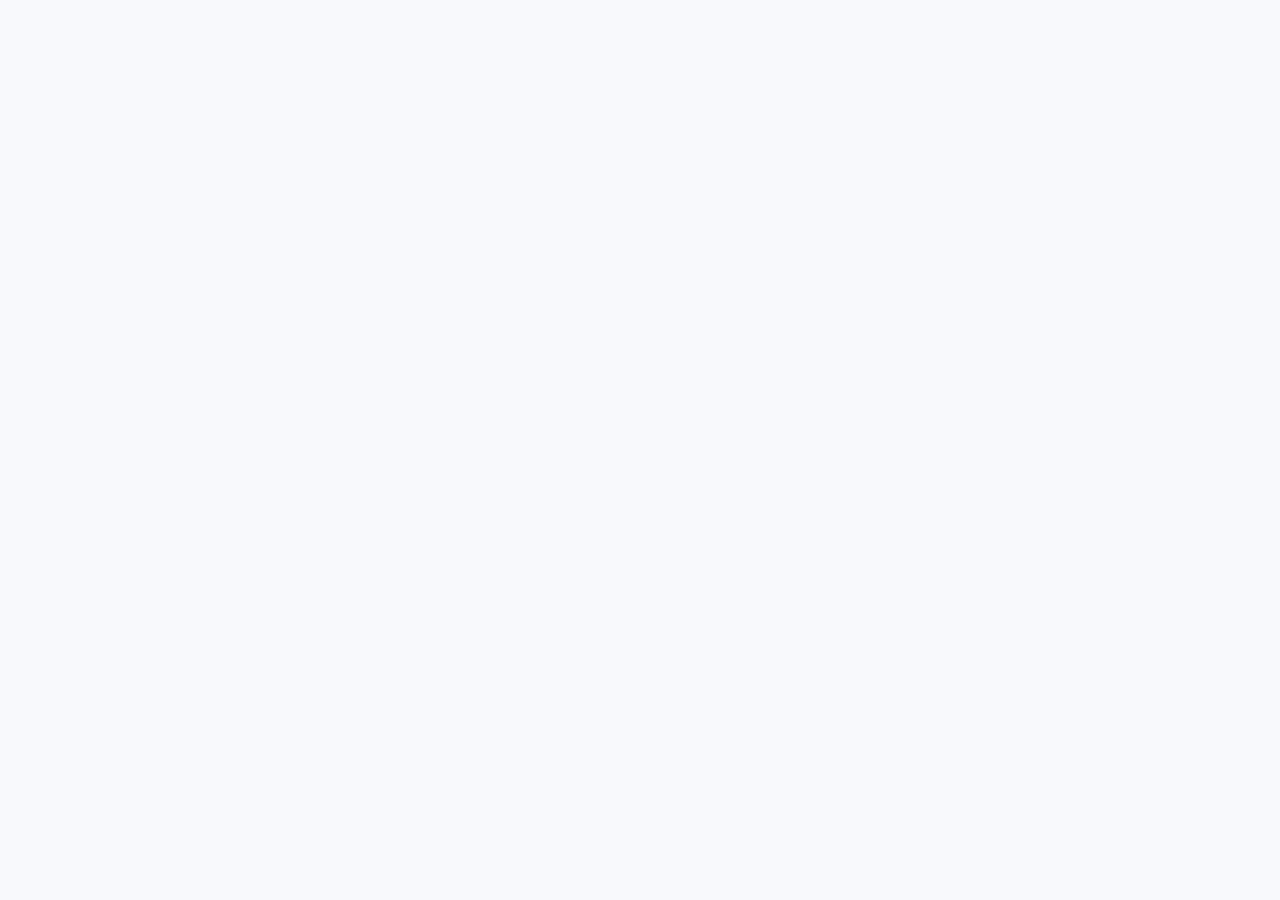
==== project.html @ 8f6b97d5 "Test plus foto and reviev" ====
<!DOCTYPE html>
<html lang="en">
  <head>
    <meta charset="UTF-8" />
    <meta http-equiv="X-UA-Compatible" content="IE=edge" />
    <meta name="viewport" content="width=device-width, initial-scale=1.0" />
    <title>Portfolio</title>
    <link rel="preconnect" href="https://fonts.googleapis.com" />
    <link rel="preconnect" href="https://fonts.gstatic.com" crossorigin />
    <link
      href="https://fonts.googleapis.com/css2?family=Raleway:wght@800&family=Roboto:wght@400;500;700&display=swap"
      rel="stylesheet"
    />
    <link
      rel="stylesheet"
      href="https://cdnjs.cloudflare.com/ajax/libs/modern-normalize/2.0.0/modern-normalize.min.css"
      integrity="sha512-4xo8blKMVCiXpTaLzQSLSw3KFOVPWhm/TRtuPVc4WG6kUgjH6J03IBuG7JZPkcWMxJ5huwaBpOpnwYElP/m6wg=="
      crossorigin="anonymous"
      referrerpolicy="no-referrer"
    />
    <link rel="stylesheet" href="./css/styles.css" />
  </head>
</html>
---- css/styles.css ----
:root {
  --first-title-color: #434455;
  --second-title-color: #2e2f42;
}

body {
  font-family: "Raleway", sans-serif;
  color: #2e2f42; /* Изменено на темно-серый цвет текста */
  background-color: #f8f9fc; /* Изменено на светло-серый фон */
}

/* Скидання стилів */
p,
h1,
h2,
h3,
h4,
h5,
h6 {
  margin: 0;
}

ul {
  margin: 0;
  padding: 0;
}

img {
  display: block;
}

.btn {
  font-family: "Roboto";
  font-style: normal;
  font-weight: 500;
  font-size: 16px;
  line-height: 1.5;
  display: flex;
  align-items: center;
  text-align: center;
  letter-spacing: 0.04em;
  cursor: pointer;
}

.header-link:hover,
.header-link:focus {
  color: #5b7742;
}
.btn:hover,
.btn-link:focus {
  background-color: #5b7742;
  color: #ffffff;
}

.item-text {
  font-weight: 400;
  /* font-size: 16px; */
  font-size: 20px;
  line-height: 1.5;
  letter-spacing: 0.02em;
  color: #2e2f42; /* Изменено на темно-серый цвет текста */
  transition: color 250ms cubic-bezier(0.4, 0, 0.2, 1);
}
.item-text:hover {
  color: #5b7742;
}
.item-text:focus {
  color: #5b7742;
}

.section-text {
  font-weight: 700;
  font-size: 36px;
  line-height: 1.11;
  text-align: center;
  letter-spacing: 0.02em;
  text-transform: capitalize;
}
.strategy-item-title {
  font-weight: 500;
  font-size: 20px;
  line-height: 1.2;
  letter-spacing: 0.02em;
  color: #2e2f42;
}
.list {
  list-style: none;
}

.link {
  text-decoration: none;
}

.visually-hidden {
  position: absolute;
  width: 1px;
  height: 1px;
  margin: -1px;
  border: 0;
  padding: 0;
  white-space: nowrap;
  clip-path: inset(100%);
  clip: rect(0 0 0 0);
  overflow: hidden;
}

/* контейнер */
.container {
  width: 1158px;
  padding-left: 15px;
  padding-right: 15px;
  /* центрування */
  margin: 0 auto;
  /* outline: 2px solid red; */
}

/*----------HEADER----------*/
.header {
  background: #ffffff;
  /* padding-top: 24px;
  padding-bottom: 24px; */
  border-bottom: 1px solid #e7e9fc;
  box-shadow: 0px 2px 1px rgba(46, 47, 66, 0.08),
    0px 1px 1px rgba(46, 47, 66, 0.16), 0px 1px 6px rgba(46, 47, 66, 0.08);
}
.header-link {
  font-weight: 500;
  font-size: 20px;
  line-height: 1.5;
  letter-spacing: 0.02em;
  color: #2e2f42;
}
.header-list {
  display: flex;
  gap: 40px;
}

.header-navigation {
  display: flex;
  align-items: center;
}

.header-container {
  display: flex;
  align-items: center;
}

.header-logo {
  margin-right: 76px;
}

.header-logo {
  font-family: "Raleway", sans-serif;
  font-style: normal;
  font-weight: 800;
  font-size: 28px;
  line-height: 1.17;
  display: flex;
  align-items: center;
  letter-spacing: 0.03em;
  text-transform: uppercase;
  color: #5b7742; /* Изменено на синий цвет */
}

.header-logo-web {
  font-family: "Raleway";
  font-style: normal;
  font-weight: 800;
  font-size: 28px;
  line-height: 1.17;
  display: flex;
  align-items: center;
  letter-spacing: 0.03em;
  text-transform: uppercase;
  color: #2e2f42;
}

.header-address {
  font-style: normal;
  font-weight: 400;
  font-size: 16px;
  line-height: 1.5;
  letter-spacing: 0.02em;
  color: #434455;
  margin-left: auto;
}

.header-link {
  display: block;
  padding-top: 24px;
  padding-bottom: 24px;
  position: relative;

  font-weight: 500;

  line-height: 1.5;
  letter-spacing: 0.02em;
  position: relative;
  transition: color 250ms cubic-bezier(0.4, 0, 0.2, 1);
}

/* .header-item {
  font-size: 24px;
} */

.header-line {
  color: #5b7742;
}

.header-link::after {
  content: "";
  position: absolute;
  left: 0;
  bottom: -1px;
  width: 0;
  height: 4px;
  background-color: #5b7742; /* Изменено на синий цвет */
  transition: width 0.3s ease-in-out; /* Добавлено плавное изменение ширины */
}

.header-link.ac {
}

a.header-link {
  font-weight: 500;
}

.header-link:hover::after,
.header-link:focus::after {
  width: 100%; /* Изменено на расширение на 100% при наведении и фокусе */
}

/* -------------- main -------------- */

.text-ua {
  font-family: "Roboto";
  font-style: normal;
  font-weight: 400;
  font-size: 30px;
  line-height: 1.5;
  letter-spacing: 0.02em;
  margin-bottom: 24px;
}

.gallery-btn {
  font-family: "Roboto", sans-serif;
  color: #5b7742;
}
.galery-text {
  color: var(--first-title-color);
}

.gellery {
  padding-top: 16px;
  /* padding-bottom: 120px; */
}
.gallery-list {
  /* padding-bottom: 72px; */
  display: flex;
  align-items: center;
  justify-content: center;
  gap: 24px;
  margin-bottom: 72px;
}

.gallery-item {
  /* margin-bottom: 8px; */
}
.gallery-btn {
  color: #5b7742;
  background-color: #f4f4fd;
  padding: 12px 24px 12px;
  border: 1px solid #e7e9fc;
  border-radius: 4px;
  transition: color 250ms cubic-bezier(0.4, 0, 0.2, 1),
    background-color 250ms cubic-bezier(0.4, 0, 0.2, 1),
    border-color 250ms cubic-bezier(0.4, 0, 0.2, 1),
    box-shadow 250ms cubic-bezier(0.4, 0, 0.2, 1);
}

.gallery-btn:hover {
  border: 1px solid transparent;
  box-shadow: 0px 3px 1px rgba(0, 0, 0, 0.1), 0px 2px 1px rgba(0, 0, 0, 0.08),
    0px 2px 2px rgba(0, 0, 0, 0.12);
}
.gallery-btn:focus {
  background-color: #5b7742;
  color: #ffffff;
  border: 1px solid transparent;
  box-shadow: 0px 3px 1px rgba(0, 0, 0, 0.1), 0px 2px 1px rgba(0, 0, 0, 0.08),
    0px 2px 2px rgba(0, 0, 0, 0.12);
}

.gallery-link-link {
  display: block;
  transition: box-shadow 250ms cubic-bezier(0.4, 0, 0.2, 1);
}
.gallery-link-link:hover {
  box-shadow: 0px 1px 6px rgba(46, 47, 66, 0.08),
    0px 1px 1px rgba(46, 47, 66, 0.16), 0px 2px 1px rgba(46, 47, 66, 0.08);
}
.gallery-link-link:focus {
  box-shadow: 0px 1px 6px rgba(46, 47, 66, 0.08),
    0px 1px 1px rgba(46, 47, 66, 0.16), 0px 2px 1px rgba(46, 47, 66, 0.08);
  transform: translateY(0%);
}
.gallery-link-link:hover .gallery-foto-cover,
.gallery-link-link:focus .gallery-foto-cover {
  transform: translateY(0%);
}
.gallery-foto-list {
  display: flex;
  flex-wrap: wrap; /* Добавлено свойство flex-wrap */
  gap: 48px 24px;
}

.gallery-foto-item {
  width: calc(
    (100% - 48px) / 2
  ); /* Установка ширины элементов в 50% с учетом промежутков */
  max-width: calc((100% - 48px) / 2); /* Установка максимальной ширины */
  margin-bottom: 48px; /* Добавлено для создания промежутков между рядами */
}

.gallery-foto-item:hover .gallery-foto-cover {
  transform: translateY(0);
}
.gallery-foto-item:focus .gallery-foto-cover {
  transform: translateY(0);
}
.gallery-item-title {
  font-family: "Roboto";
  font-style: normal;
  font-weight: 500;
  font-size: 32px;
  line-height: 1.2;
  letter-spacing: 0.02em;
  color: #2e2f42;
  margin-bottom: 8px;
  /* margin-top: 32px; */
  display: flex;
  flex-wrap: wrap;
}
.gallery-title-text {
  font-family: "Roboto";
  font-style: normal;
  font-weight: 400;
  font-size: 30px;
  line-height: 1.5;
  letter-spacing: 0.02em;
  color: #434455;
  display: flex;
  flex-wrap: wrap;
}
.gallery-foto-container {
  padding: 32px 16px;
  border: 5px solid #5b7742;
  border-top: none;
  /* margin-bottom: 8px; */
}

.gallery-cover-wrap {
  position: relative;
  overflow: hidden;
  display: flex; /* Добавлено */
  justify-content: center; /* Добавлено */
  align-items: center; /* Добавлено */
  background-color: #5b7742;
  border: 10px solid #5b7742;
}

.gallery-cover-wrap img {
  display: block;
  max-width: 100%;
  max-height: 100%; /* Новое */
  width: auto;
  /* height: auto;  */
}

.gallery-foto-cover {
  position: absolute;
  top: 0;
  font-style: normal;
  font-weight: 400;
  font-size: 20px;
  line-height: 1.5;
  letter-spacing: 0.02em;
  color: #f4f4fd;
  transition: transform 1s cubic-bezier(0.4, 0, 0.2, 1);
  /* padding-bottom: 164px; */
  background-color: #5b7742;
  height: 100%;
  transform: translateY(100%);

  /* animation-timing-function: cubic-bezier(0.4, 0, 0.2, 1); */
  /* padding: 40px 32px; */
  padding-top: 10px;
}

.footer-input {
  padding-left: 80px;
}

.footer-input-text {
  margin-bottom: 16px;
  font-weight: 500;
  font-size: 16px;
  line-height: 1.5;
  letter-spacing: 0.02em;
  color: #ffffff;
}

.footer-form {
  display: flex;
  gap: 24px;
}

.footer-email-input {
  width: 264px;
  height: 40px;
  border: 1px solid #ffffff;
  background-color: transparent;
  font-size: 12px;
  line-height: 1.5;
  letter-spacing: 0.04em;
  padding-left: 16px;
  filter: drop-shadow(0px 4px 4px rgba(0, 0, 0, 0.15));
  border-radius: 4px;
  color: #ffffff;
}

.subscribe-btn {
  min-width: 165px;
  height: 40px;
  display: flex;
  justify-content: center;
  align-items: center;
  font-family: "Roboto", sans-serif;
  font-size: 16px;
  font-weight: 500;
  line-height: 1.5;
  letter-spacing: 0.04em;
  border-radius: 4px;
  border: none;
  color: #ffffff;
  background-color: #5b7742;
  transition: transform 250ms cubic-bezier(0.4, 0, 0.2, 1);
}
.footer-icon {
  margin-left: 16px;
}
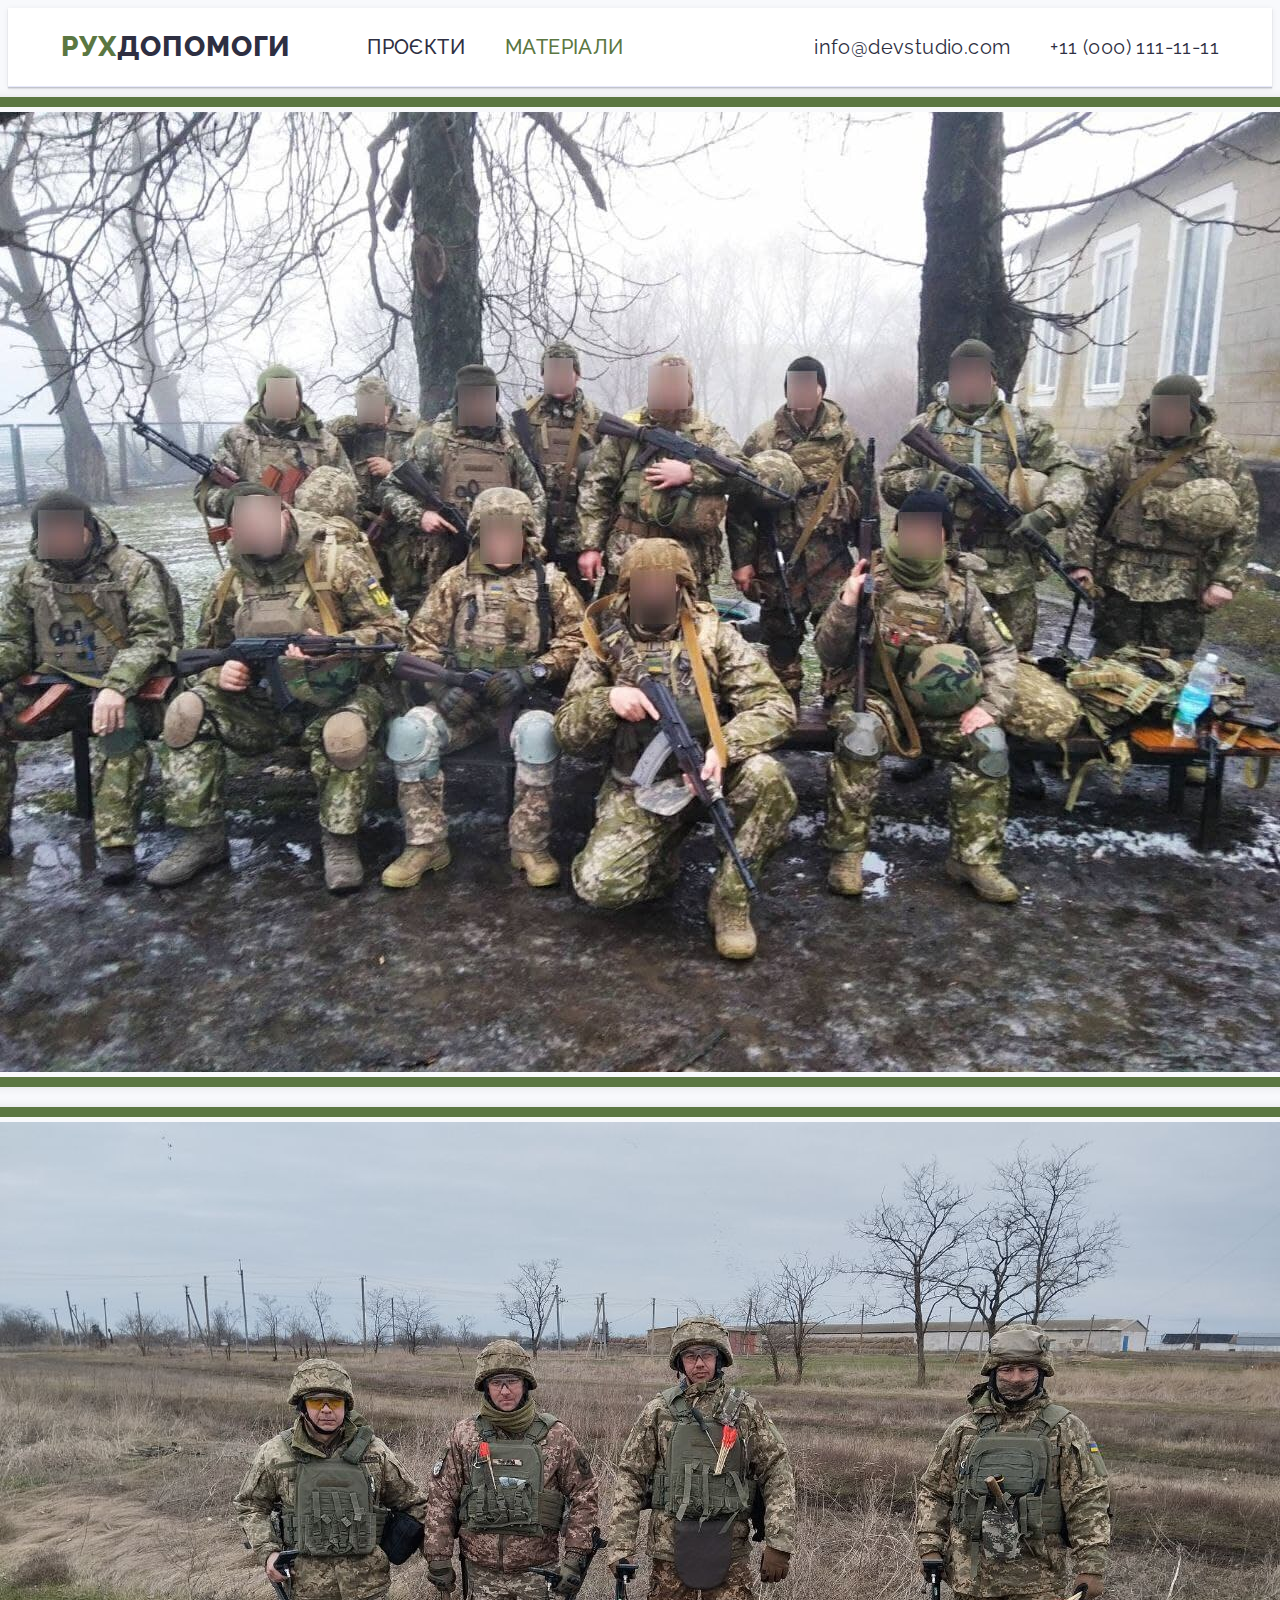
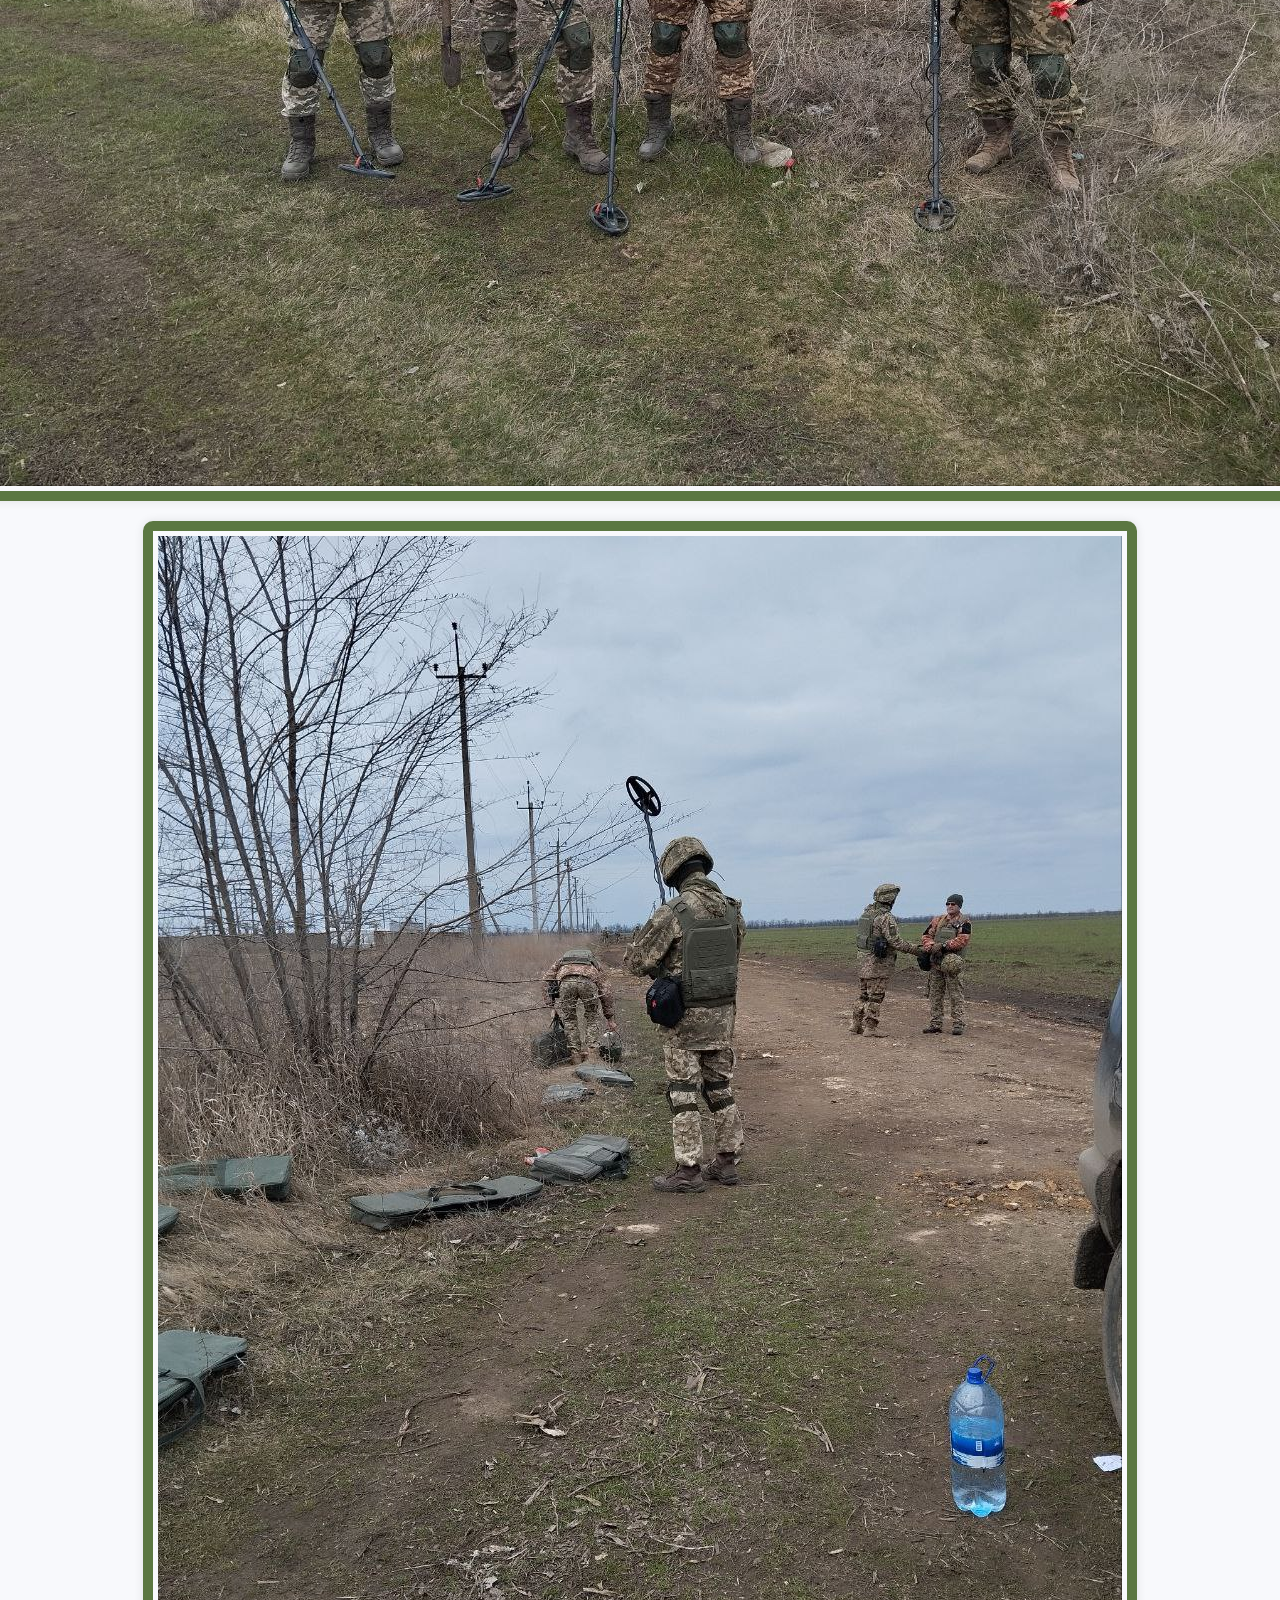
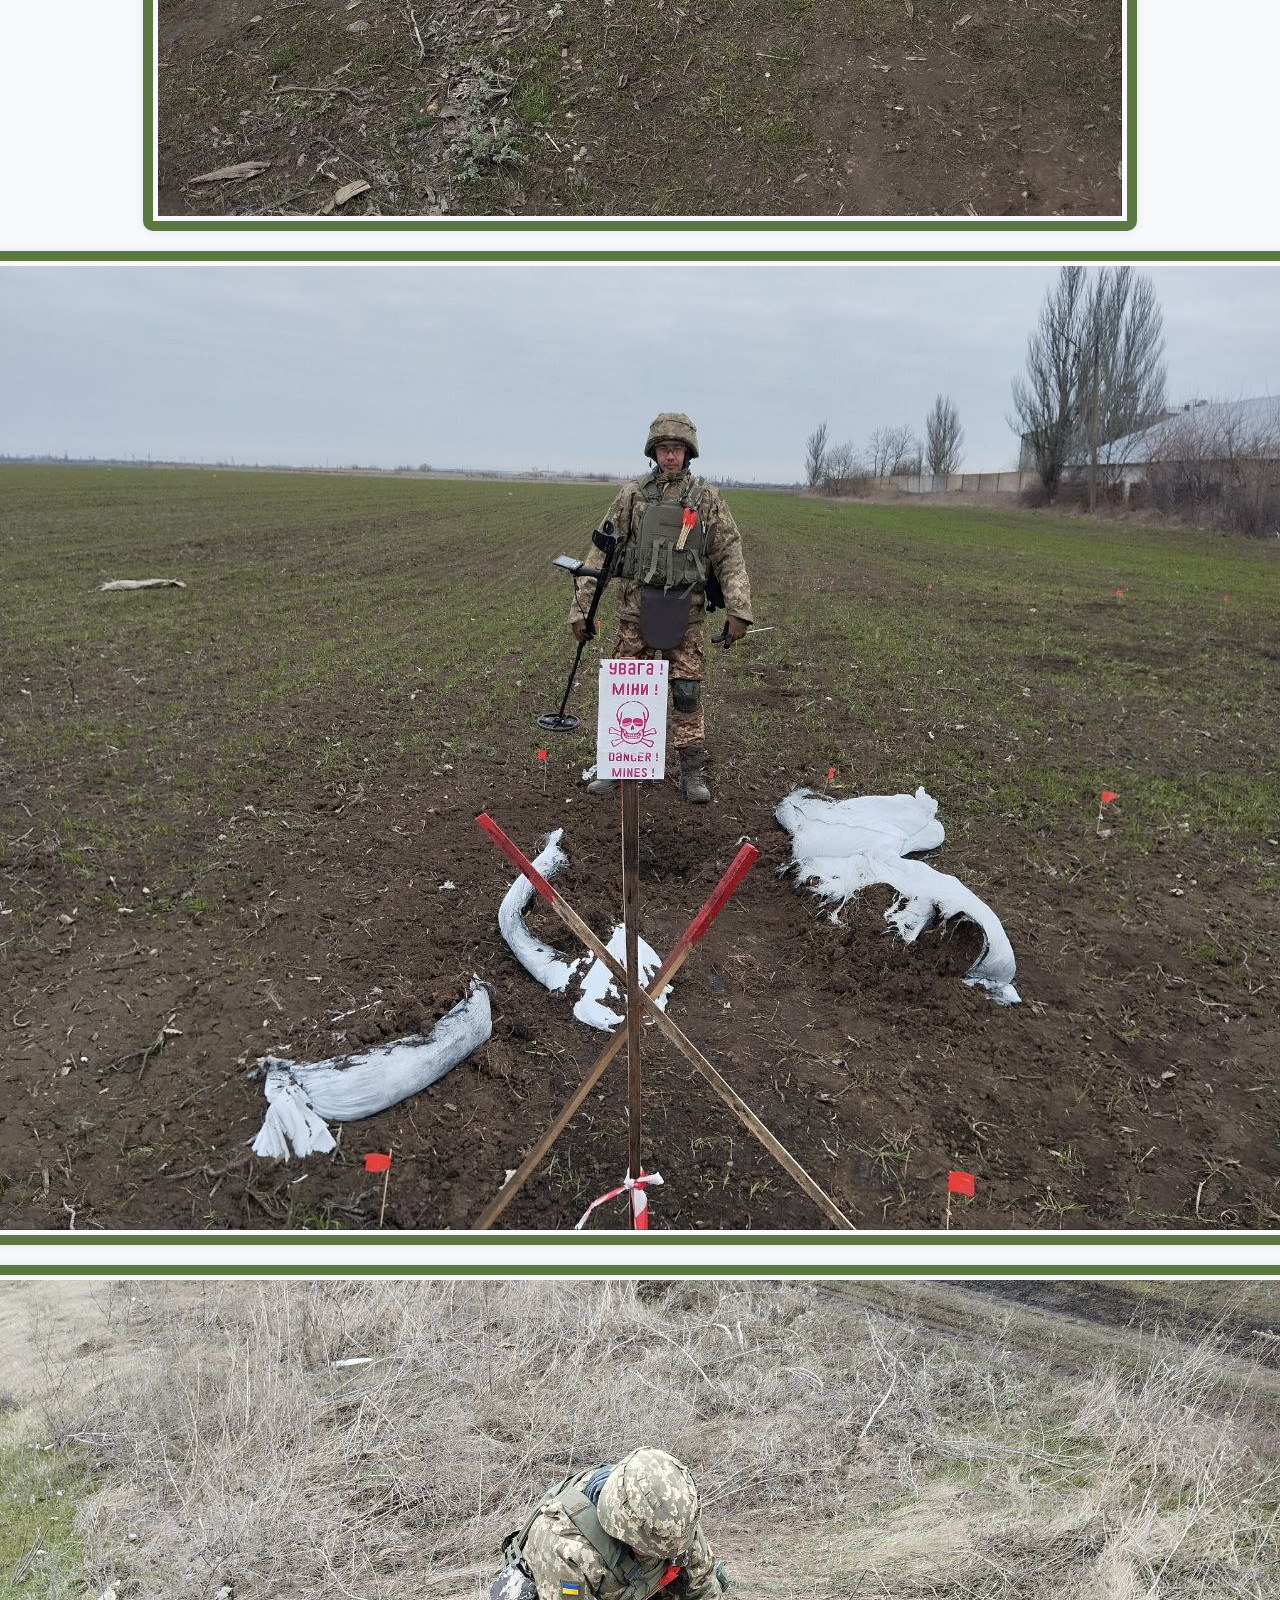
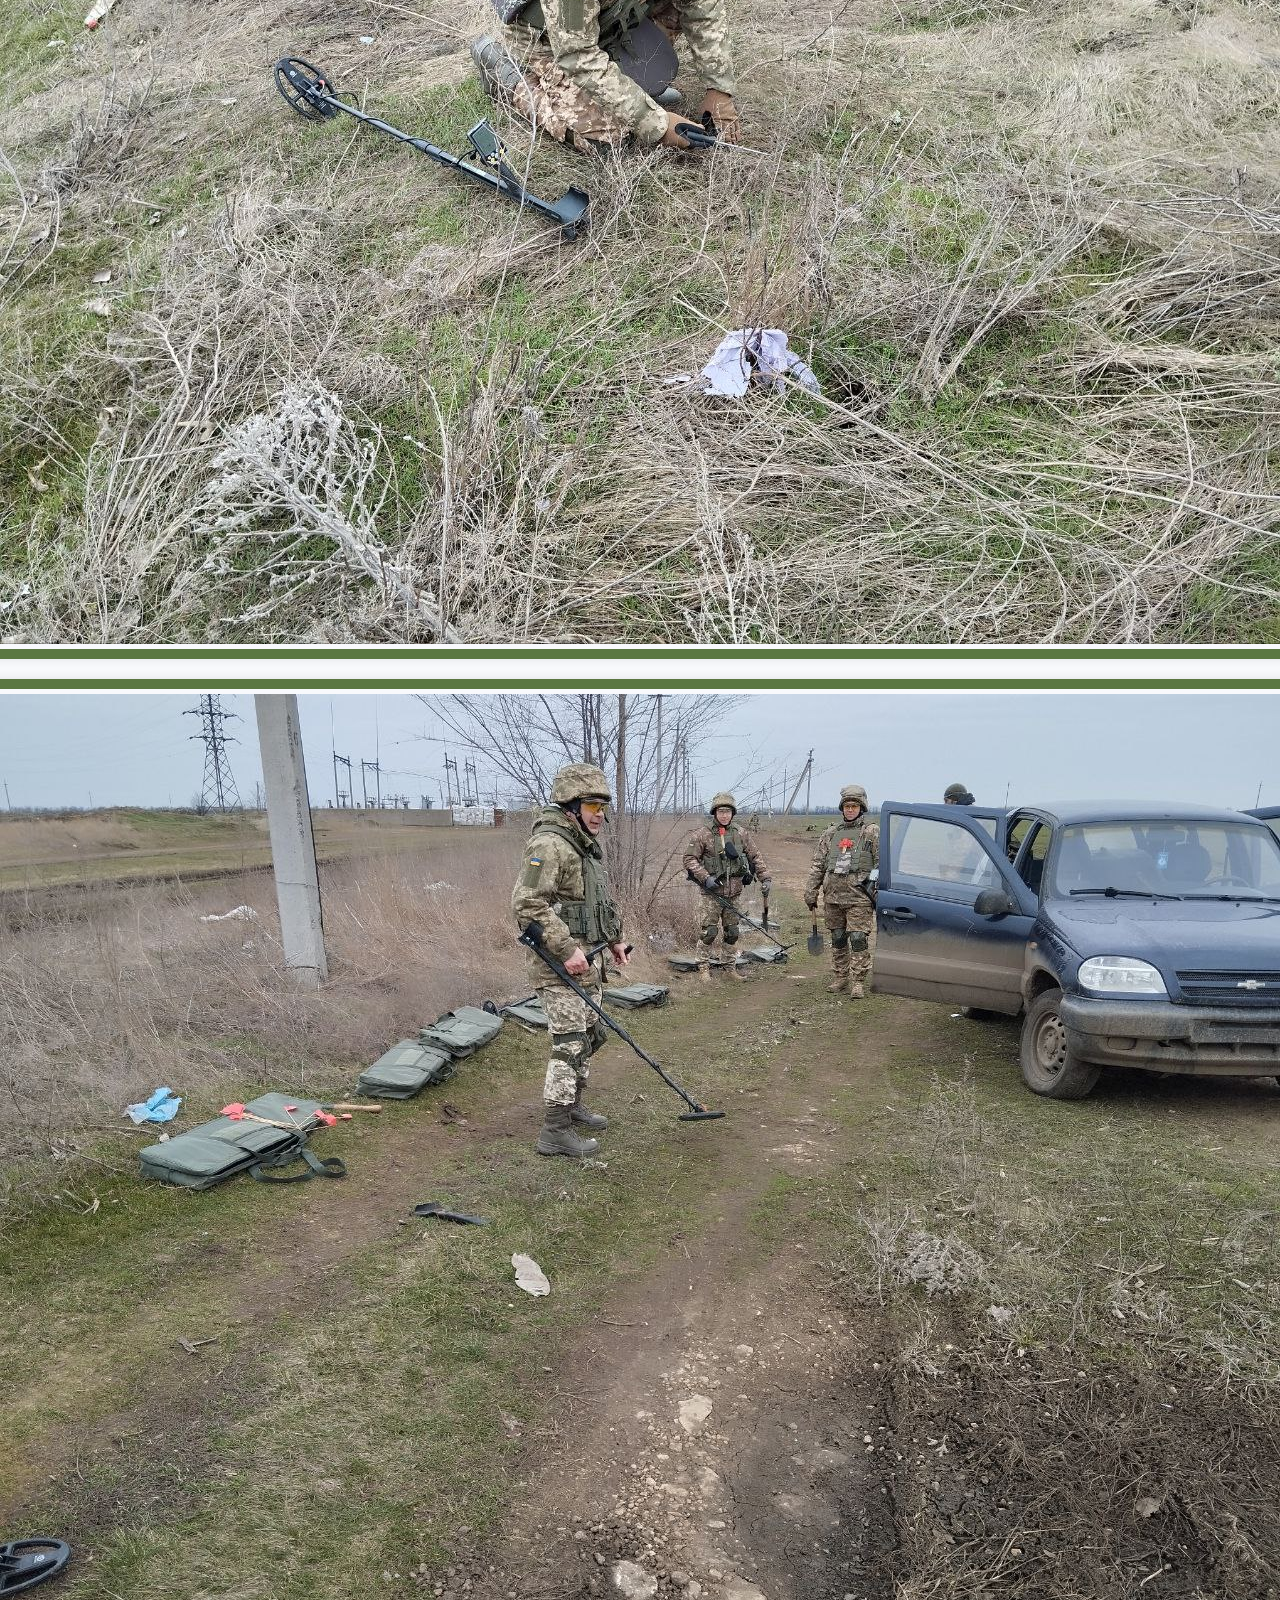
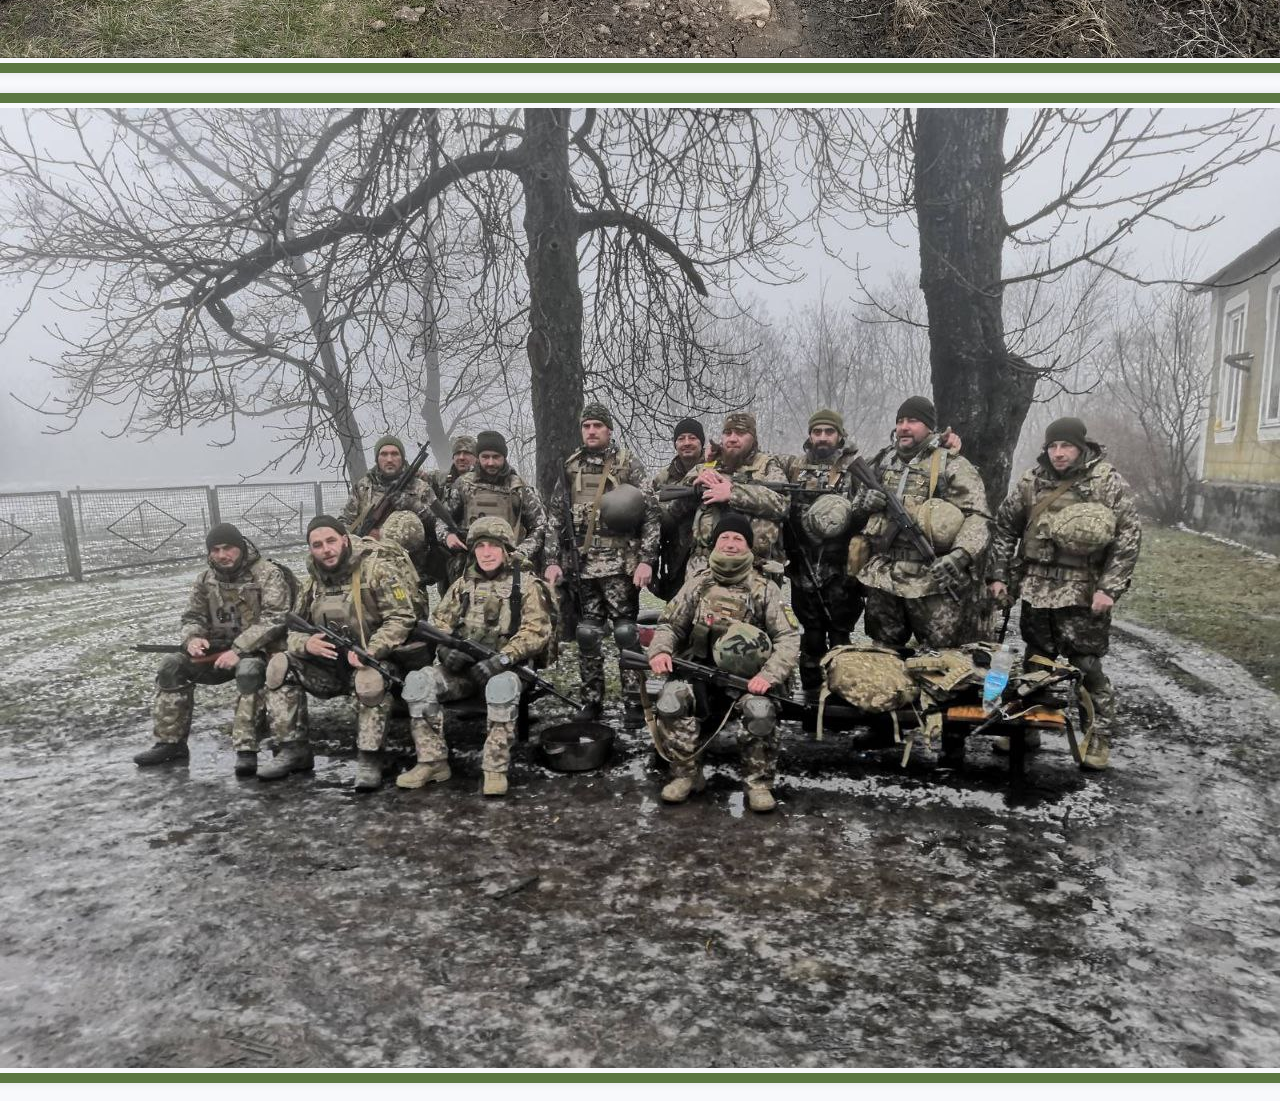
==== commit 0b993209: "support" ====
--- a/project.html
+++ b/project.html
@@ -20,4 +20,54 @@
     />
     <link rel="stylesheet" href="./css/styles.css" />
   </head>
+  <body>
+    <header class="header">
+      <div class="container header-container">
+        <nav class="header-navigation">
+          <a class="header-logo link" href="./index.html"
+            >РУХ<span class="header-logo-web">ДОПОМОГИ</span></a
+          >
+
+          <ul class="header-list list">
+            <li class="header-item">
+              <a class="header-link link" href="./index.html">ПРОЄКТИ</a>
+            </li>
+            <li class="header-item">
+              <a class="header-link header-line link" href="./project.html"
+                >МАТЕРІАЛИ</a
+              >
+            </li>
+            <!-- <li class="header-item">
+              <a class="header-link link" href="./support.html">ПІДТРИМАТИ</a>
+            </li> -->
+          </ul>
+        </nav>
+        <address class="header-address">
+          <ul class="header-list list">
+            <li class="header-item">
+              <a class="link item-text" href="mailto:info@devstudio.com"
+                >info@devstudio.com</a
+              >
+            </li>
+            <li class="header-item">
+              <a class="link item-text" href="tel:+110001111111"
+                >+11 (000) 111-11-11</a
+              >
+            </li>
+          </ul>
+        </address>
+      </div>
+    </header>
+    <main>
+      <div class="custom-gallery container">
+        <img src="/images/photo-8-b.jpg" alt="Фото 7" />
+        <img src="/images/photo-1.jpeg" alt="Фото 1" />
+        <img src="/images/photo-2.jpeg" alt="Фото 2" />
+        <img src="/images/photo-4.jpeg" alt="Фото 3" />
+        <img src="/images/photo-5.jpeg" alt="Фото 4" />
+        <img src="/images/photo-7.jpeg" alt="Фото 5" />
+        <img src="/images/photo-9.jpeg" alt="Фото 6" />
+      </div>
+    </main>
+  </body>
 </html>
--- a/css/styles.css
+++ b/css/styles.css
@@ -132,6 +132,7 @@
 }
 .header-list {
   display: flex;
+  /* gap: 28px; */
   gap: 40px;
 }
 
@@ -147,6 +148,8 @@
 
 .header-logo {
   margin-right: 76px;
+  /* margin-right: 40px; */
+  /* margin-right: 32px; */
 }
 
 .header-logo {
@@ -192,7 +195,7 @@
   position: relative;
 
   font-weight: 500;
-
+  /* font-weight: 200; */
   line-height: 1.5;
   letter-spacing: 0.02em;
   position: relative;
@@ -227,7 +230,7 @@
 
 .header-link:hover::after,
 .header-link:focus::after {
-  width: 100%; /* Изменено на расширение на 100% при наведении и фокусе */
+  width: 100%;
 }
 
 /* -------------- main -------------- */
@@ -260,7 +263,8 @@
   align-items: center;
   justify-content: center;
   gap: 24px;
-  margin-bottom: 72px;
+  /* margin-bottom: 72px; */
+  margin-bottom: 16px;
 }
 
 .gallery-item {
@@ -269,7 +273,9 @@
 .gallery-btn {
   color: #5b7742;
   background-color: #f4f4fd;
-  padding: 12px 24px 12px;
+  /* padding: 12px 24px 12px; */
+  font-size: 32px;
+  padding: 36px 60px 36px;
   border: 1px solid #e7e9fc;
   border-radius: 4px;
   transition: color 250ms cubic-bezier(0.4, 0, 0.2, 1),
@@ -311,7 +317,8 @@
 .gallery-foto-list {
   display: flex;
   flex-wrap: wrap; /* Добавлено свойство flex-wrap */
-  gap: 48px 24px;
+  /* gap: 48px 24px; */
+  gap: 16px 24px;
 }
 
 .gallery-foto-item {
@@ -386,7 +393,7 @@
   line-height: 1.5;
   letter-spacing: 0.02em;
   color: #f4f4fd;
-  transition: transform 1s cubic-bezier(0.4, 0, 0.2, 1);
+  transition: transform 1.2s cubic-bezier(0.4, 0, 0.2, 1);
   /* padding-bottom: 164px; */
   background-color: #5b7742;
   height: 100%;
@@ -395,6 +402,117 @@
   /* animation-timing-function: cubic-bezier(0.4, 0, 0.2, 1); */
   /* padding: 40px 32px; */
   padding-top: 10px;
+}
+
+/*---------footer----------*/
+
+.footer {
+  padding-top: 100px;
+  padding-bottom: 100px;
+  background-color: #5b7742;
+}
+.footer-logo {
+  font-family: "Raleway", sans-serif;
+  font-style: normal;
+  font-weight: 800;
+  font-size: 36px;
+  line-height: 1.17;
+  display: flex;
+  align-items: center;
+  letter-spacing: 0.03em;
+  text-transform: uppercase;
+  color: #fdd700;
+}
+.footer-logo {
+  margin-bottom: 16px;
+  /* display: flex;
+  align-items: center; */
+  /* display: inline-block; */
+}
+
+.footer-logo-web {
+  font-family: "Raleway", sans-serif;
+  font-style: normal;
+  font-weight: 800;
+  font-size: 36px;
+  line-height: 1.17;
+  /* display: flex;
+  align-items: center; */
+  letter-spacing: 0.03em;
+  text-transform: uppercase;
+  color: #0000c3;
+  /* display: inline-block; */
+}
+
+/* .footer-item-text {
+  color: #f4f4fd;
+  display: flex;
+  text-align: center;
+  max-width: 264px;
+} */
+.footer-item-text {
+  font-size: 56px;
+  line-height: 1.07;
+  text-align: center;
+  letter-spacing: 0.02em;
+  color: #000000;
+}
+
+.footer-container {
+  display: flex;
+  align-items: baseline;
+}
+.footer-div {
+  display: flex;
+  flex-wrap: wrap;
+  justify-content: center;
+  /* margin-right: 120px; */
+}
+/* .footer-item-text {
+  margin-top: 16px;
+} */
+
+.social-media {
+  position: absolute;
+  width: 208px;
+  height: 80px;
+}
+.social-media-text {
+  font-family: "Roboto";
+  font-style: normal;
+  font-weight: 500;
+  font-size: 16px;
+  line-height: 24px;
+  /* identical to box height, or 150% */
+
+  letter-spacing: 0.02em;
+
+  /* WHITE */
+
+  color: #ffffff;
+  margin-bottom: 16px;
+}
+
+.footer-soc-list {
+  display: flex;
+  justify-content: center;
+  gap: 16px;
+}
+.footer-soc-link {
+  width: 100%;
+  height: 100%;
+  background-color: #4d5ae5;
+  border-radius: 50%;
+  display: flex;
+  align-items: center;
+  justify-content: center;
+  transition: background-color 250ms cubic-bezier(0.4, 0, 0.2, 1);
+}
+.footer-soc-link:hover {
+  background-color: #31d0aa;
+}
+.footer-soc-link:focus {
+  background-color: #31d0aa;
 }
 
 .footer-input {
@@ -449,3 +567,22 @@
 .footer-icon {
   margin-left: 16px;
 }
+
+/* __________________ */
+
+.custom-gallery {
+  display: flex;
+  flex-wrap: wrap;
+  justify-content: center;
+}
+
+.custom-gallery img {
+  width: auto;
+  margin: 10px; /* Додайте бажане значення для відступів */
+  padding: 5px; /* Додайте бажане значення для відступів */
+  border: 10px solid #5b7742; /* Додайте бажаний колір рамки */
+  border-radius: 10px; /* Додайте бажаний радіус круглості кутиків */
+  box-shadow: 0 0 10px rgba(0, 0, 0, 0.1); /* Додайте бажаний ефект тіні */
+}
+
+/* Додайте будь-які інші стилі для потрібного оформлення */
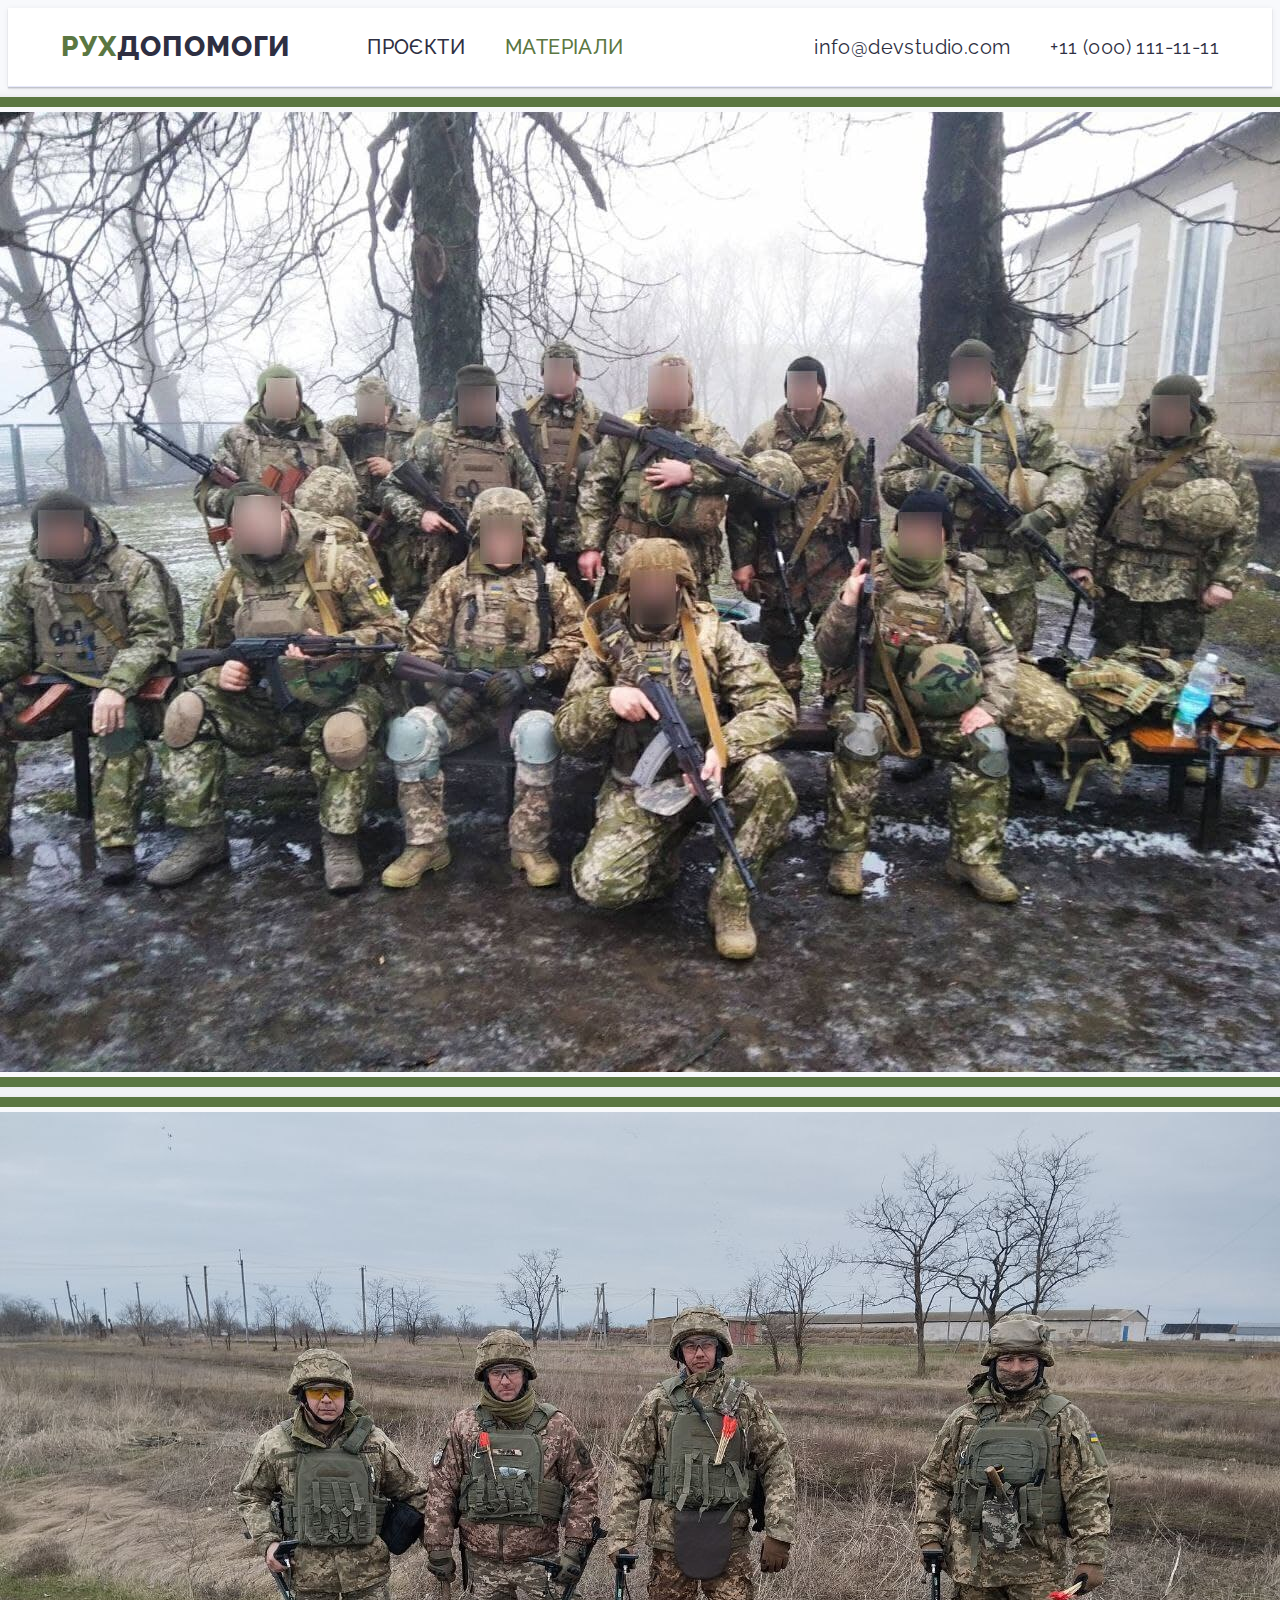
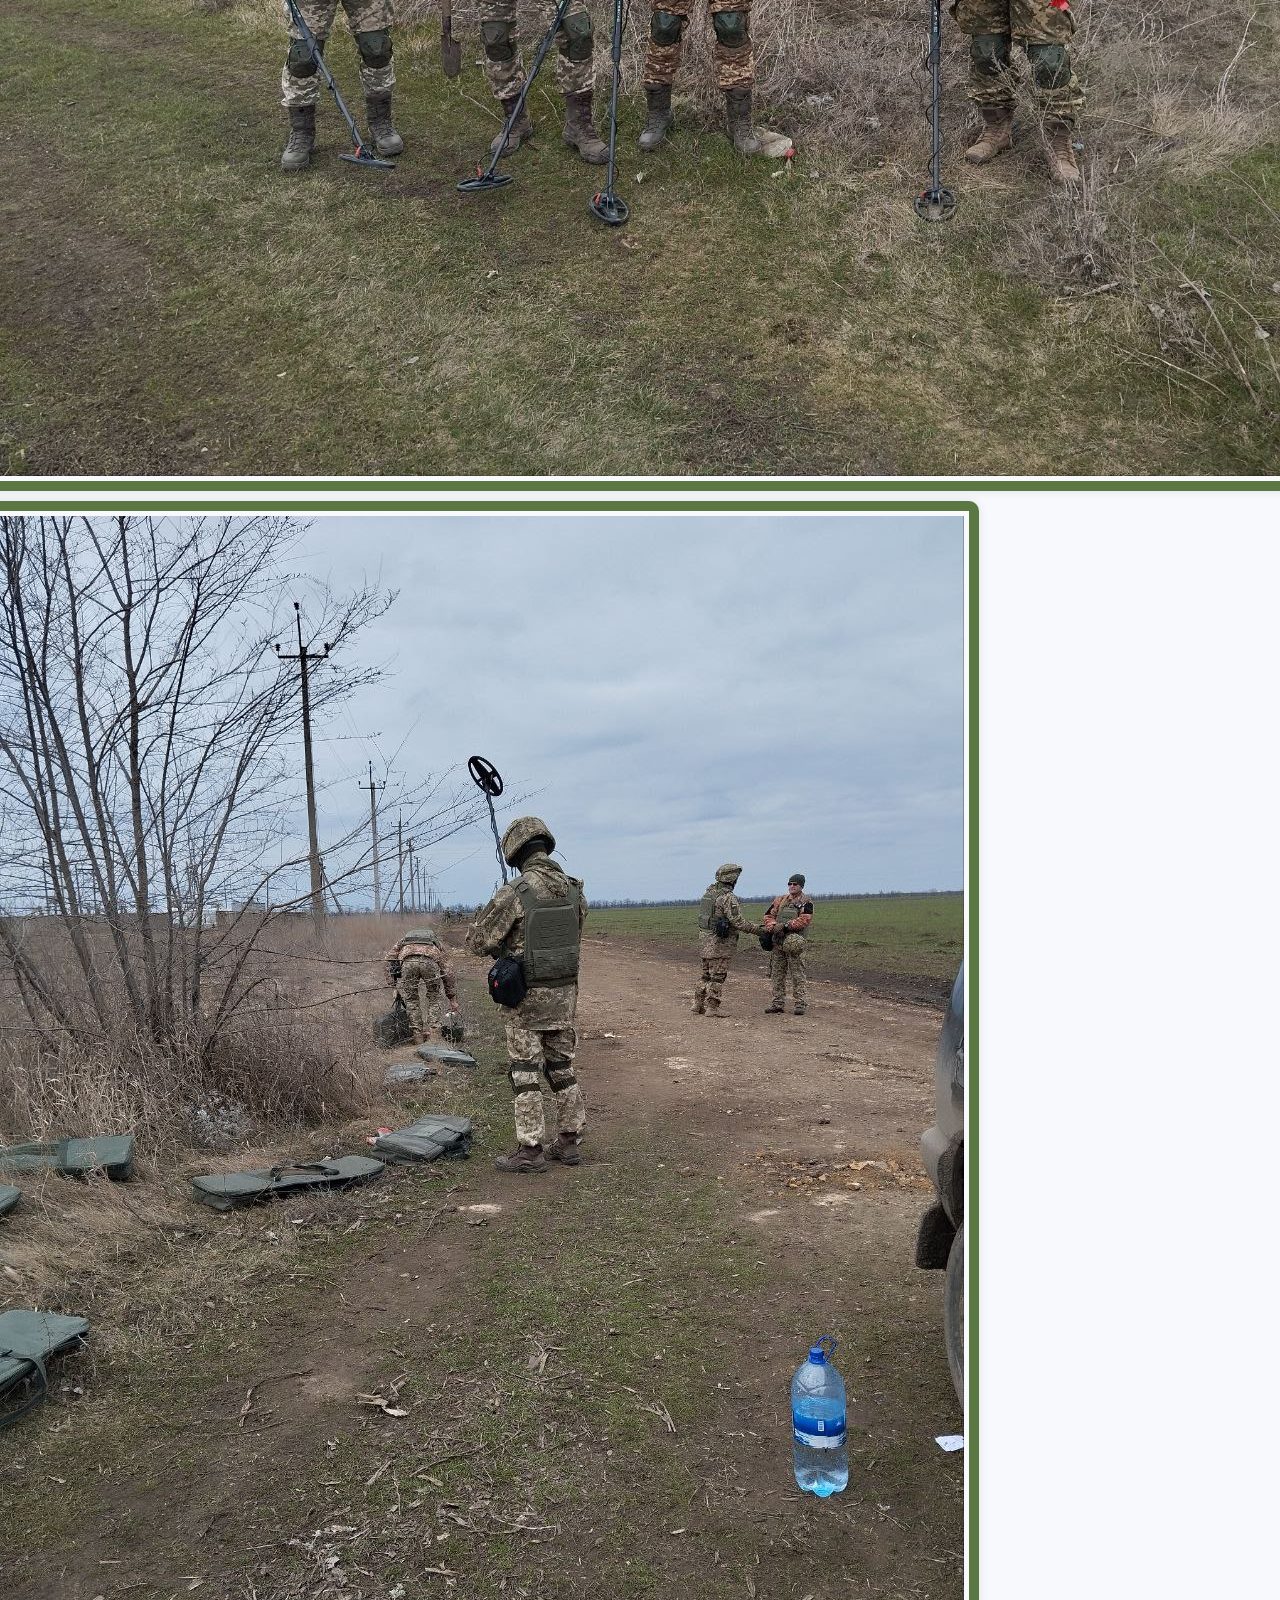
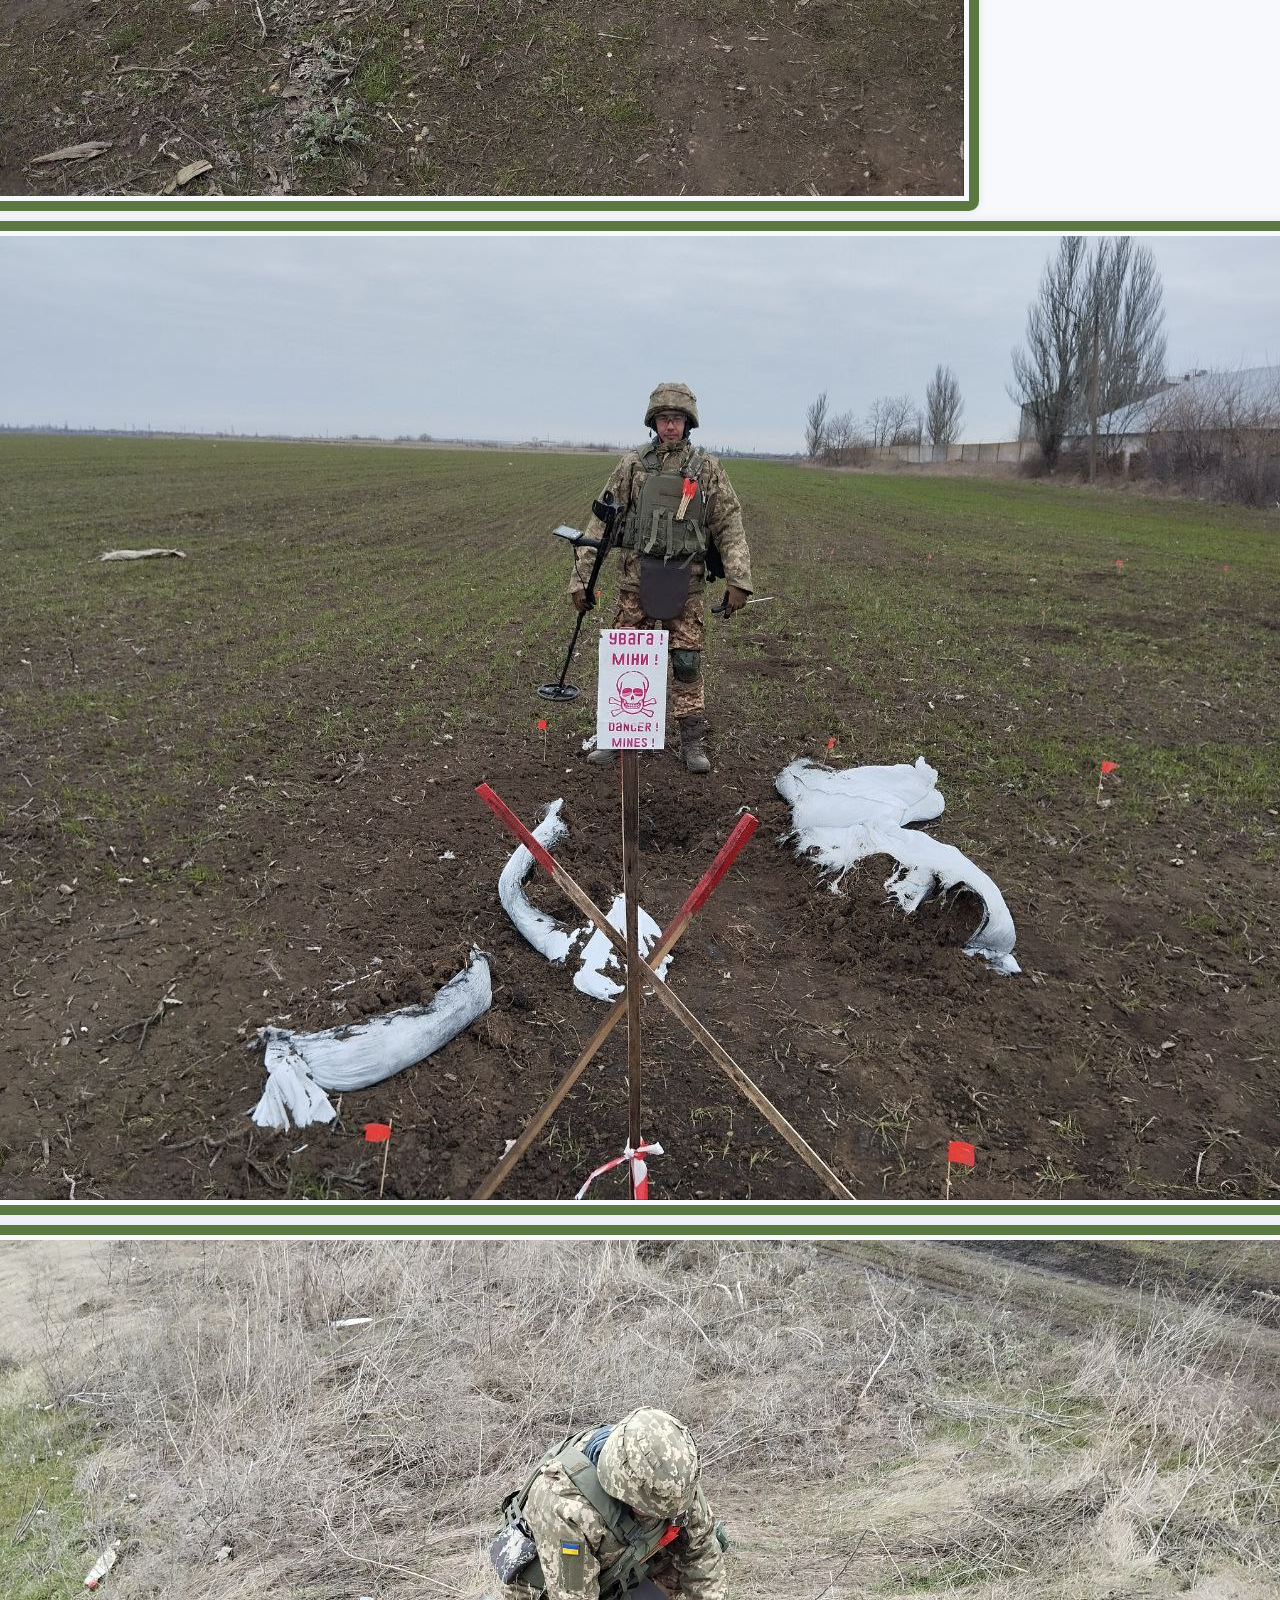
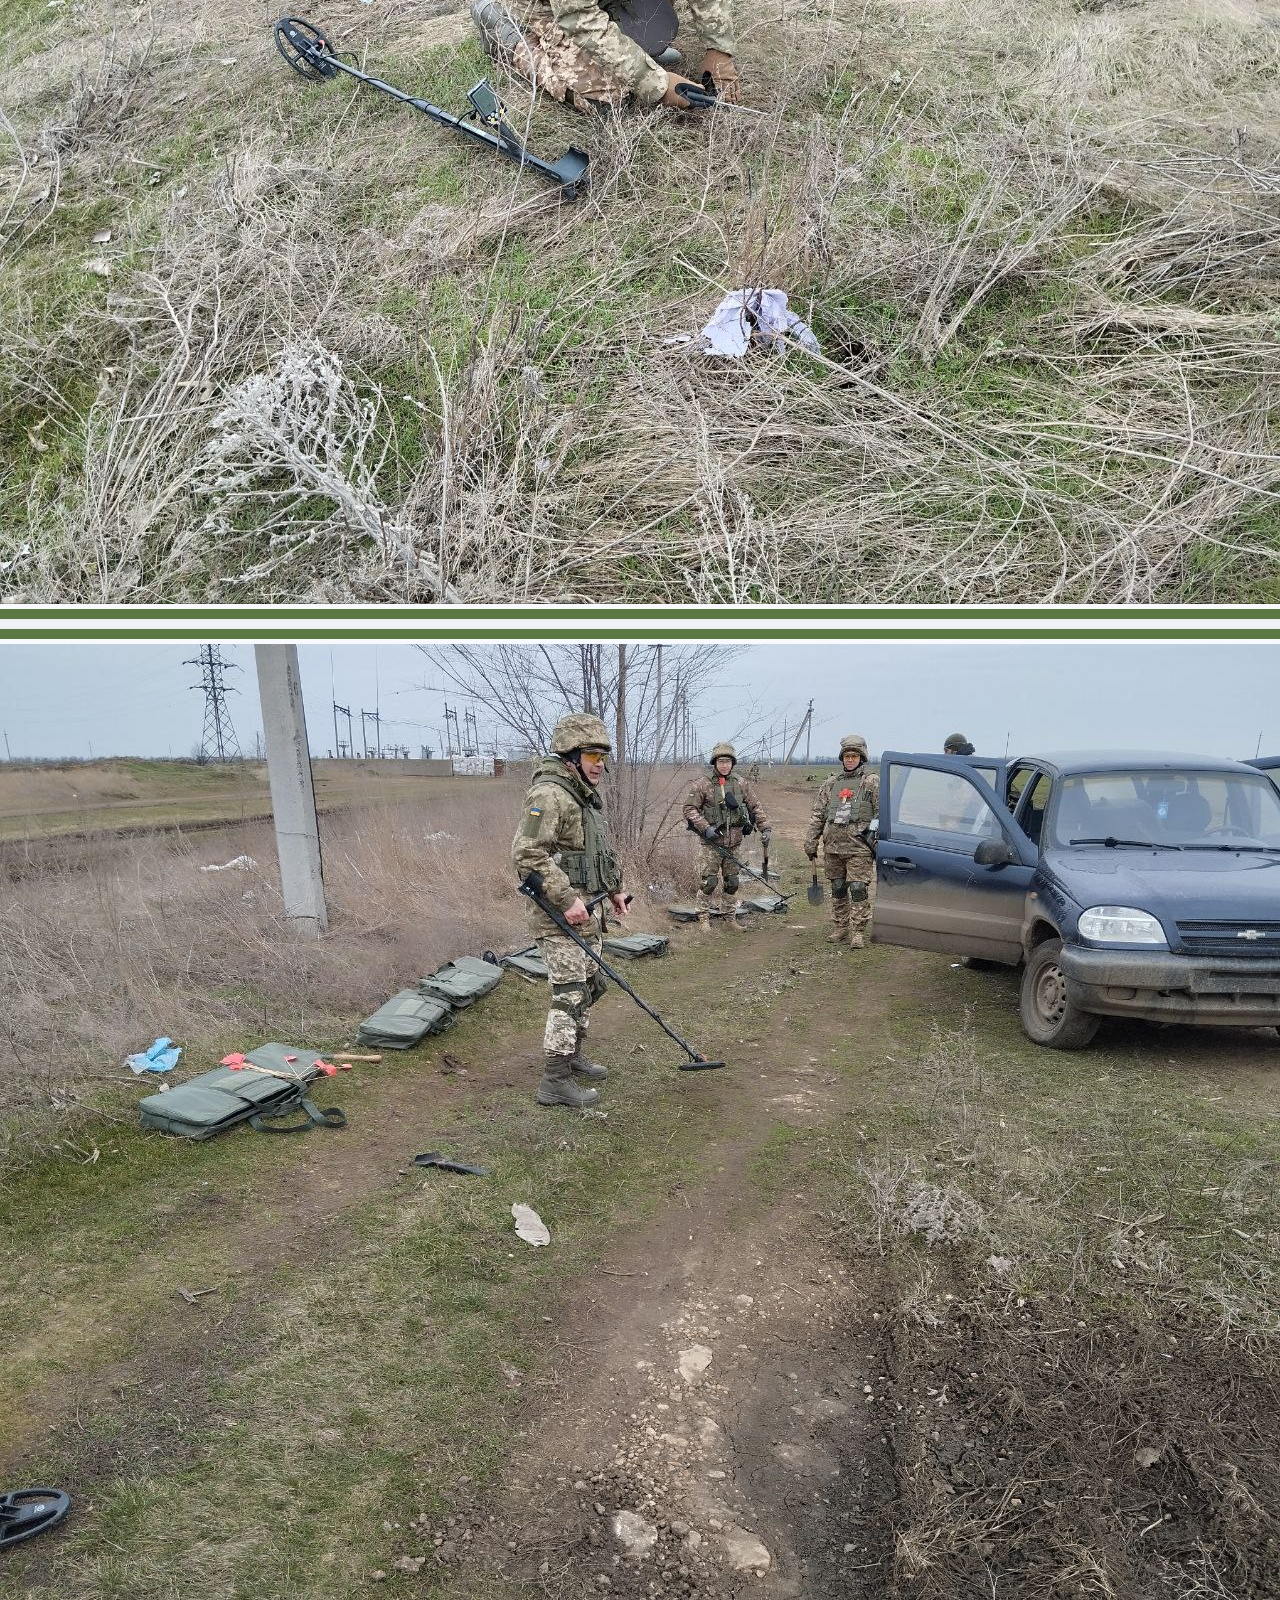
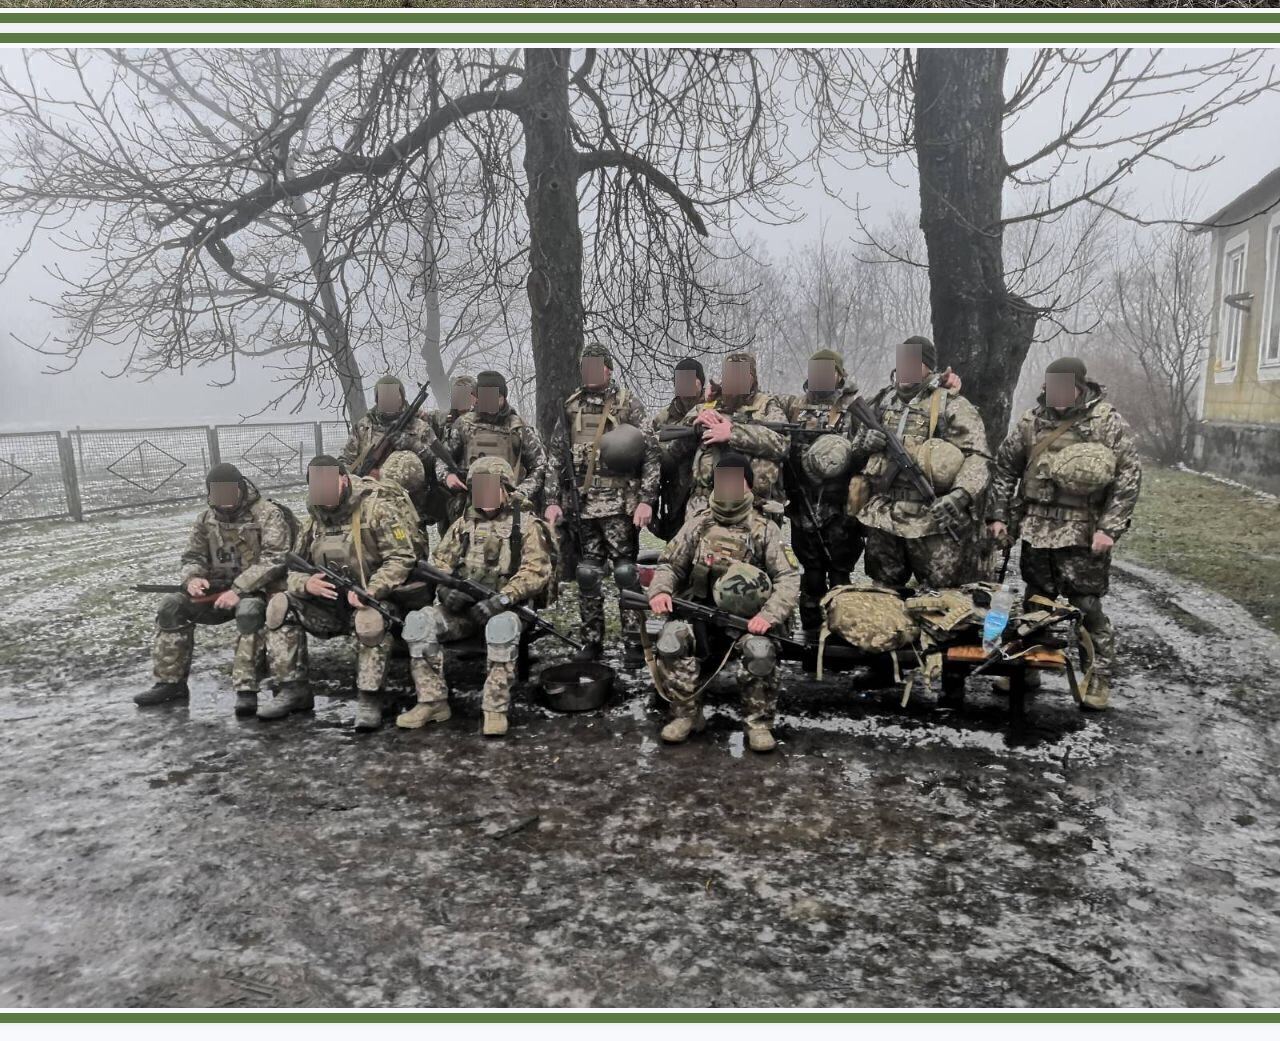
==== commit 178bd71b: "payPal" ====
--- a/project.html
+++ b/project.html
@@ -60,13 +60,15 @@
     </header>
     <main>
       <div class="custom-gallery container">
-        <img src="/images/photo-8-b.jpg" alt="Фото 7" />
-        <img src="/images/photo-1.jpeg" alt="Фото 1" />
-        <img src="/images/photo-2.jpeg" alt="Фото 2" />
-        <img src="/images/photo-4.jpeg" alt="Фото 3" />
-        <img src="/images/photo-5.jpeg" alt="Фото 4" />
-        <img src="/images/photo-7.jpeg" alt="Фото 5" />
-        <img src="/images/photo-9.jpeg" alt="Фото 6" />
+        <ul class="list">
+          <li><img src="/images/photo-8-b.jpg" alt="Фото 1" /></li>
+          <li><img src="/images/photo-1.jpeg" alt="Фото 2" /></li>
+          <li><img src="/images/photo-2.jpeg" alt="Фото 3" /></li>
+          <li><img src="/images/photo-4.jpeg" alt="Фото 4" /></li>
+          <li><img src="/images/photo-5.jpeg" alt="Фото 5" /></li>
+          <li><img src="/images/photo-7.jpeg" alt="Фото 6" /></li>
+          <li><img src="/images/photo-9-b.jpeg" alt="Фото 7" /></li>
+        </ul>
       </div>
     </main>
   </body>
--- a/css/styles.css
+++ b/css/styles.css
@@ -221,8 +221,8 @@
   transition: width 0.3s ease-in-out; /* Добавлено плавное изменение ширины */
 }
 
-.header-link.ac {
-}
+/* .header-link.ac {
+} */
 
 a.header-link {
   font-weight: 500;
@@ -267,9 +267,10 @@
   margin-bottom: 16px;
 }
 
-.gallery-item {
-  /* margin-bottom: 8px; */
-}
+/* .gallery-item {
+  margin-bottom: 8px;
+} */
+
 .gallery-btn {
   color: #5b7742;
   background-color: #f4f4fd;
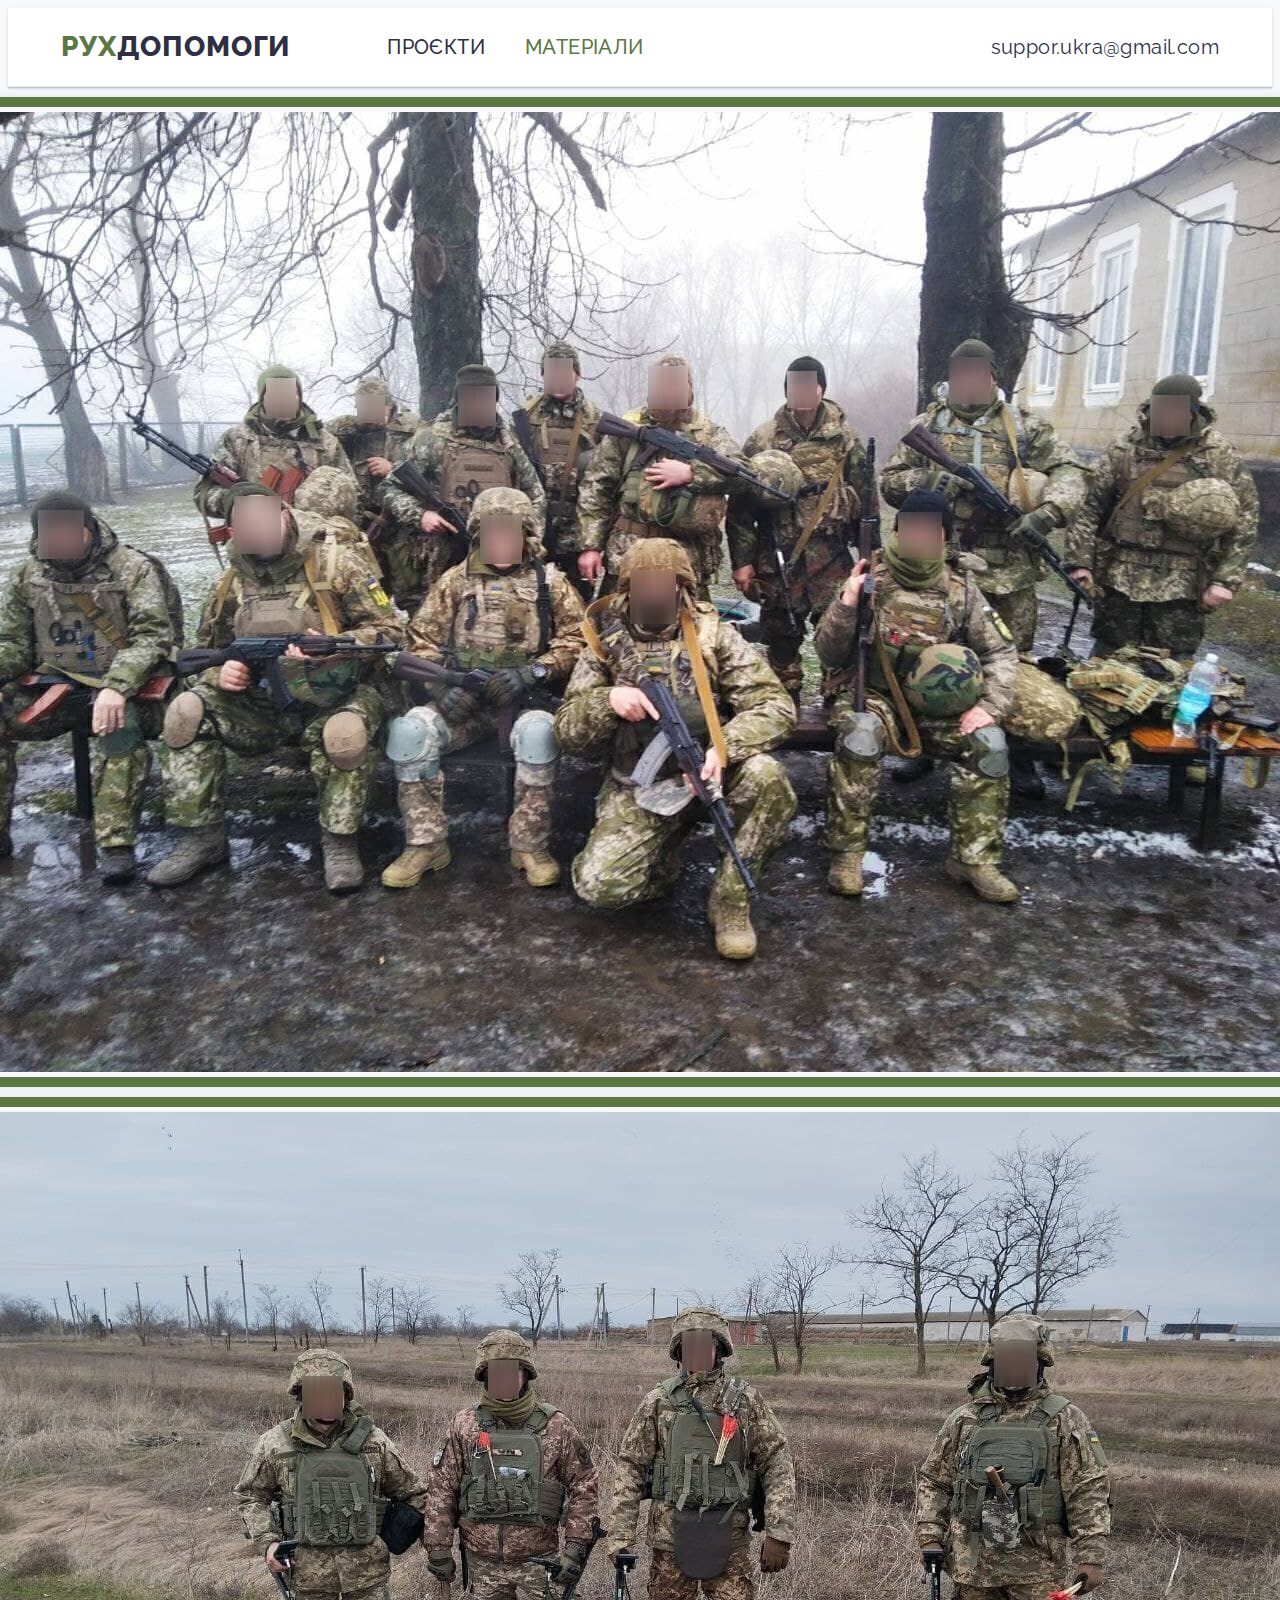
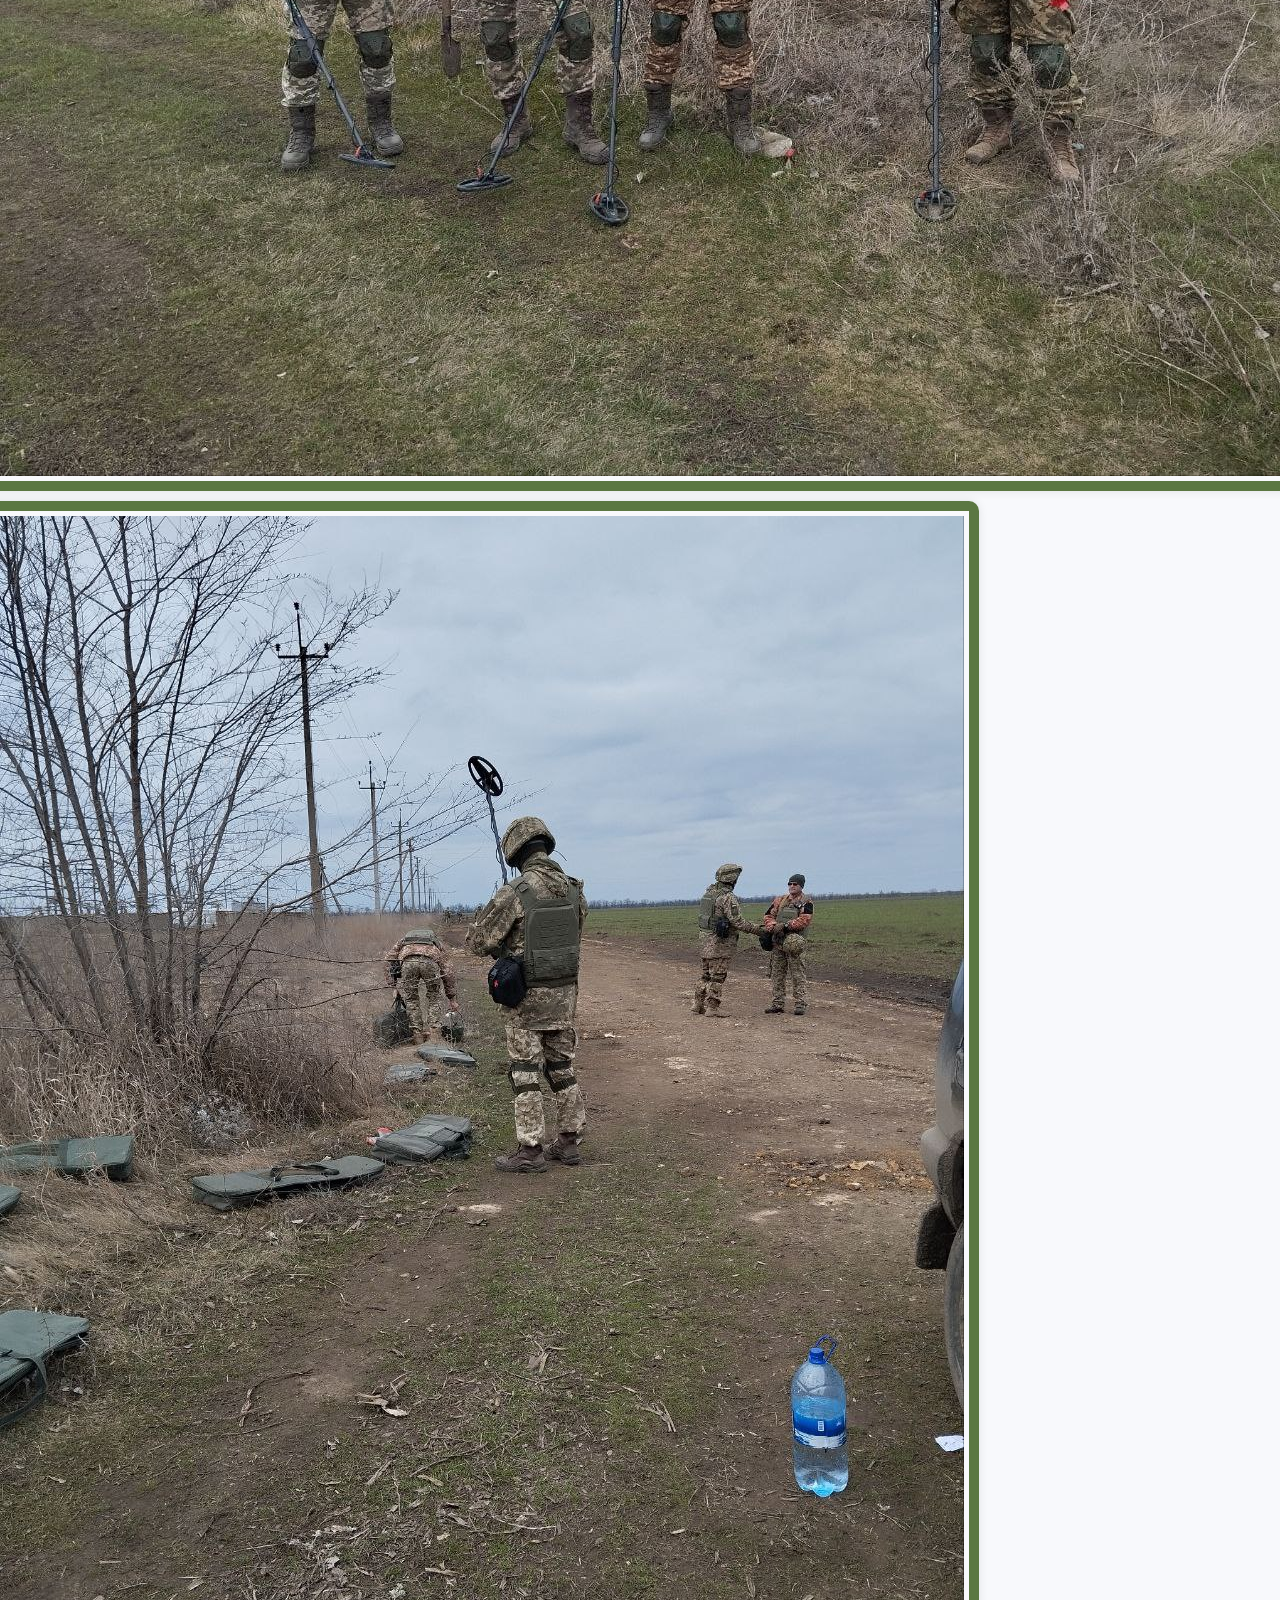
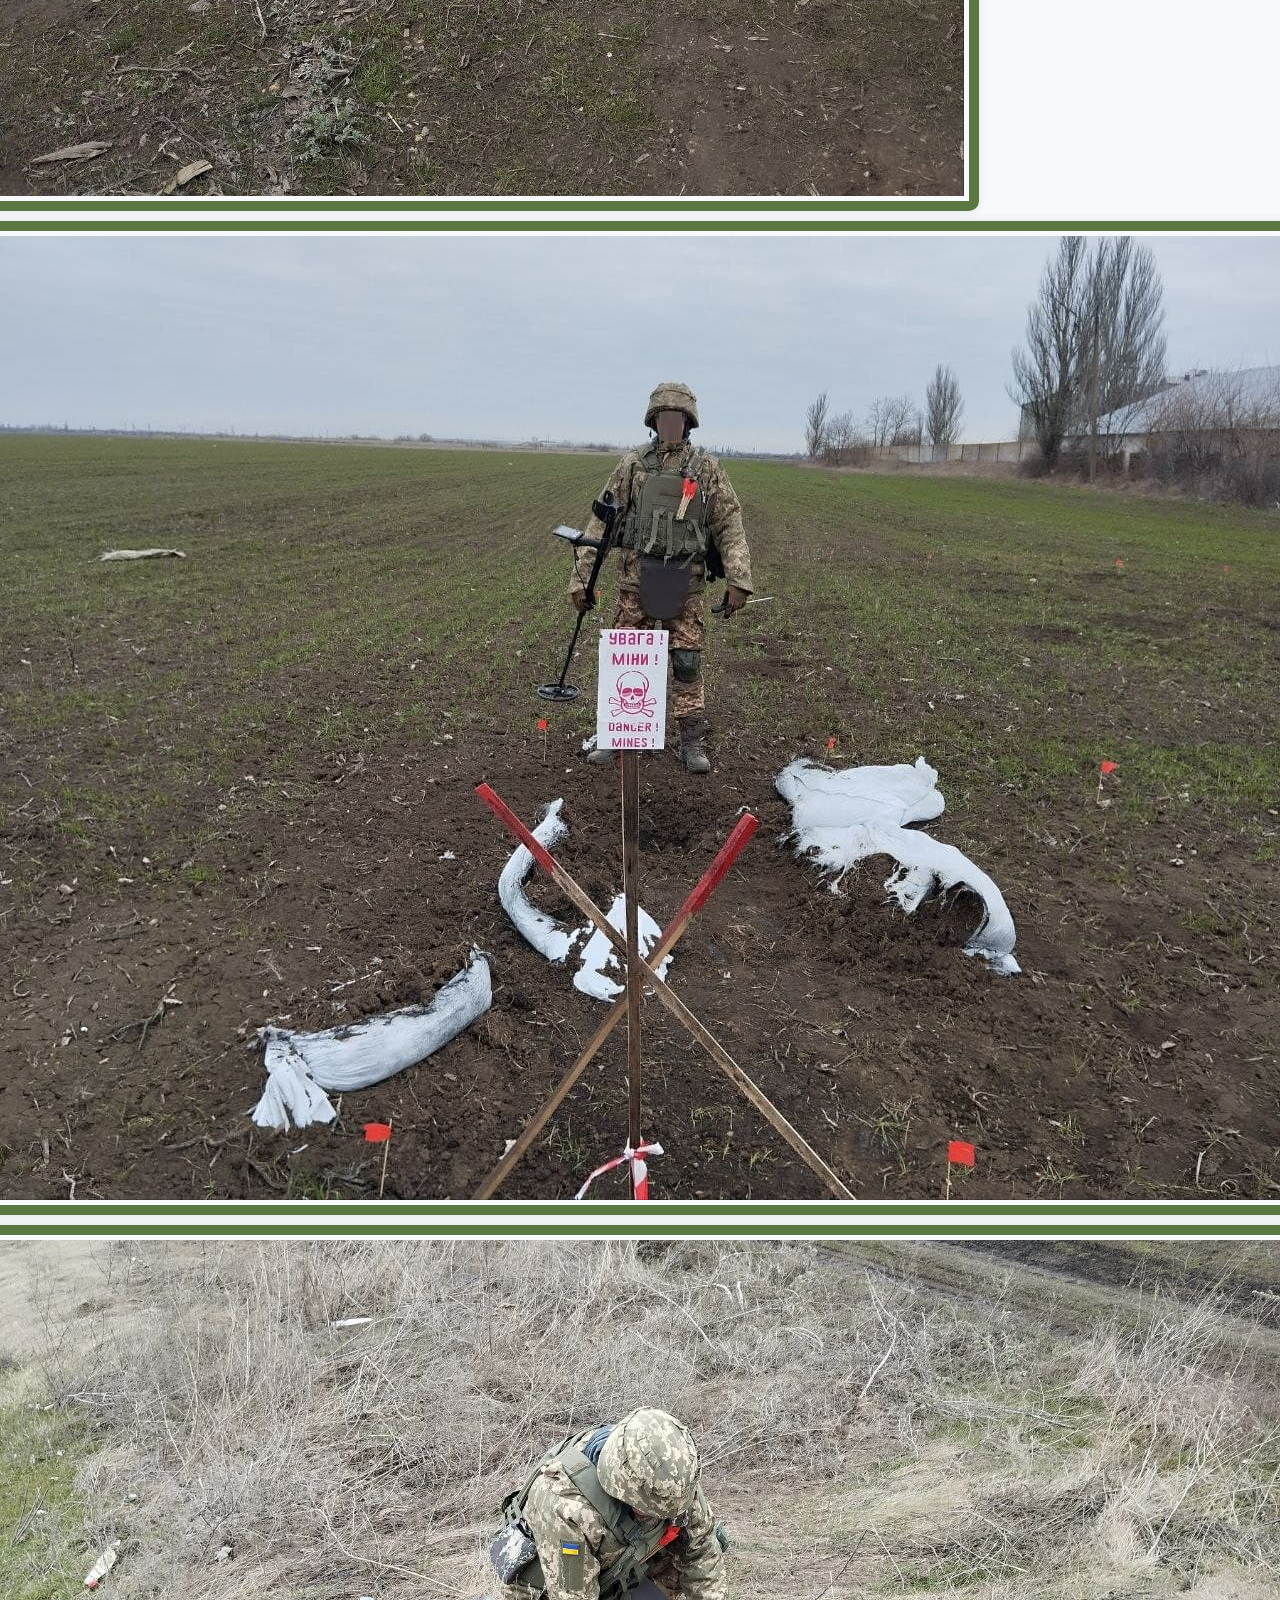
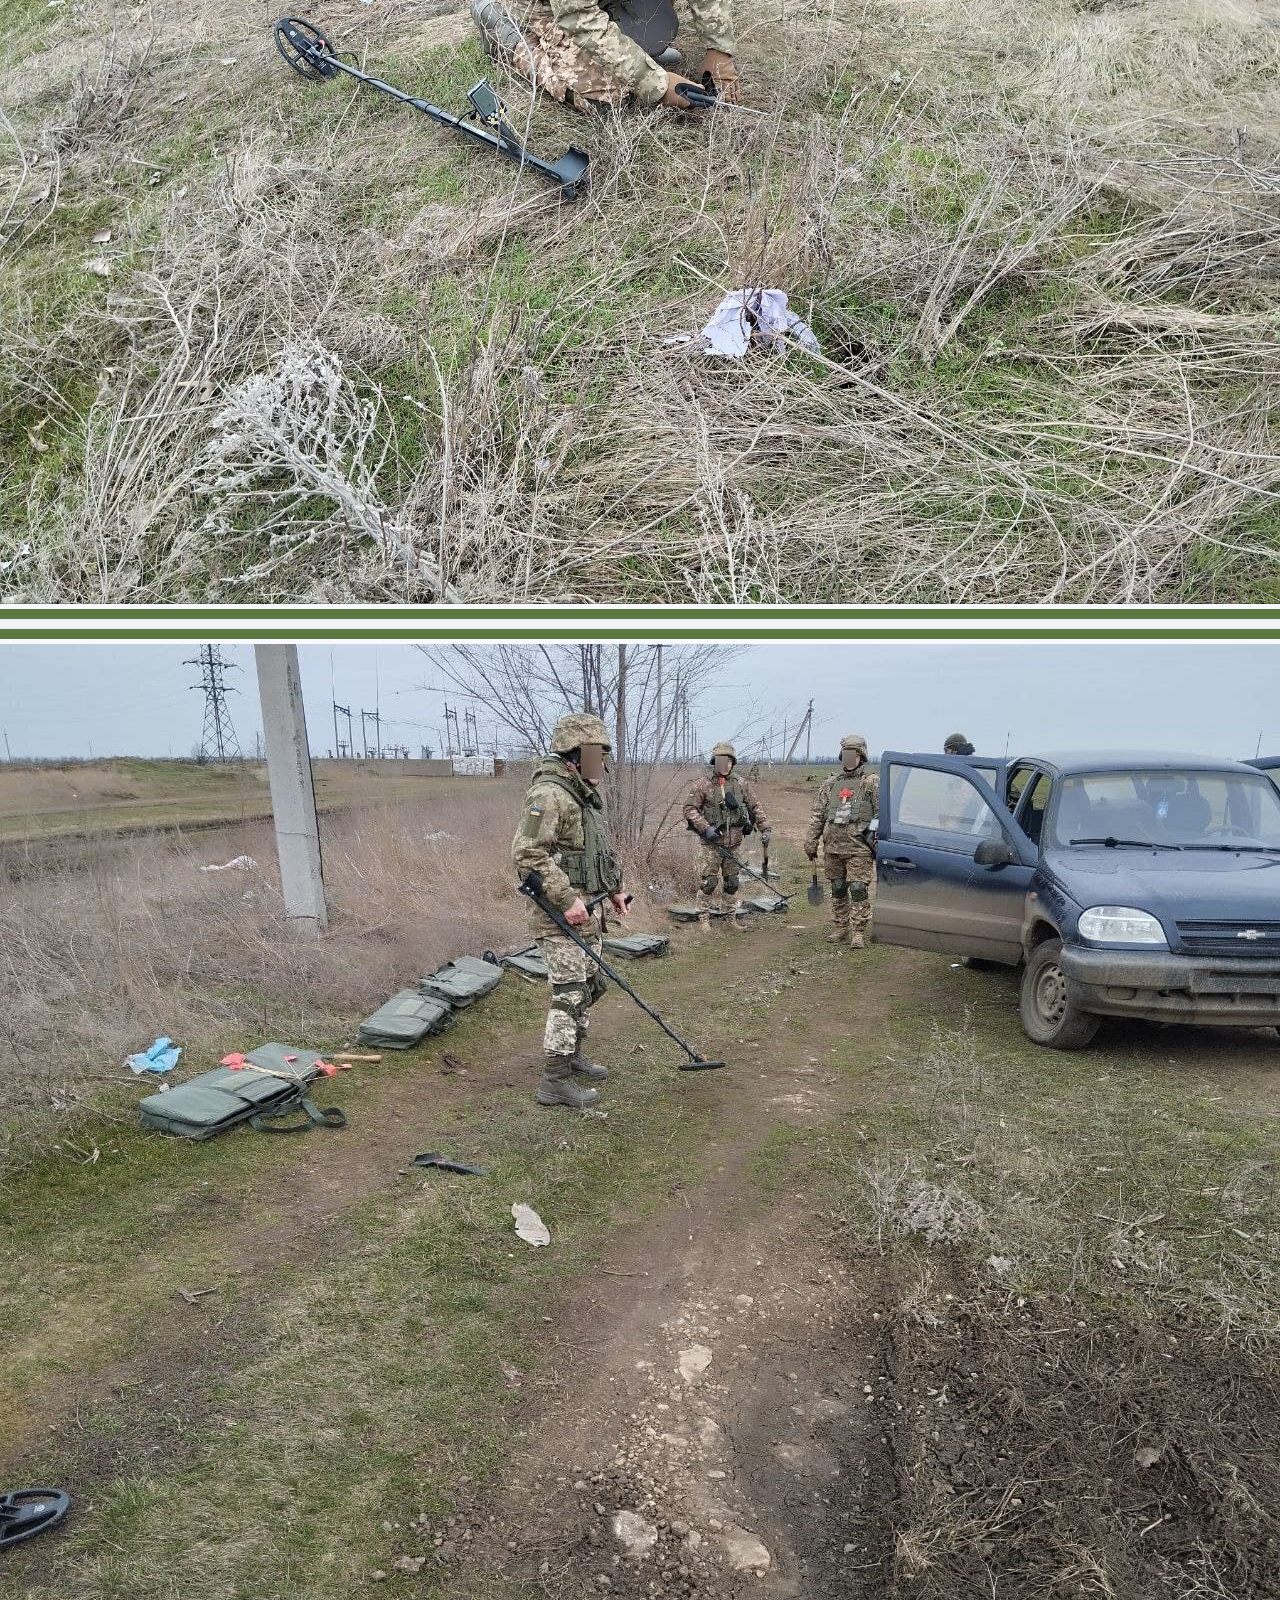
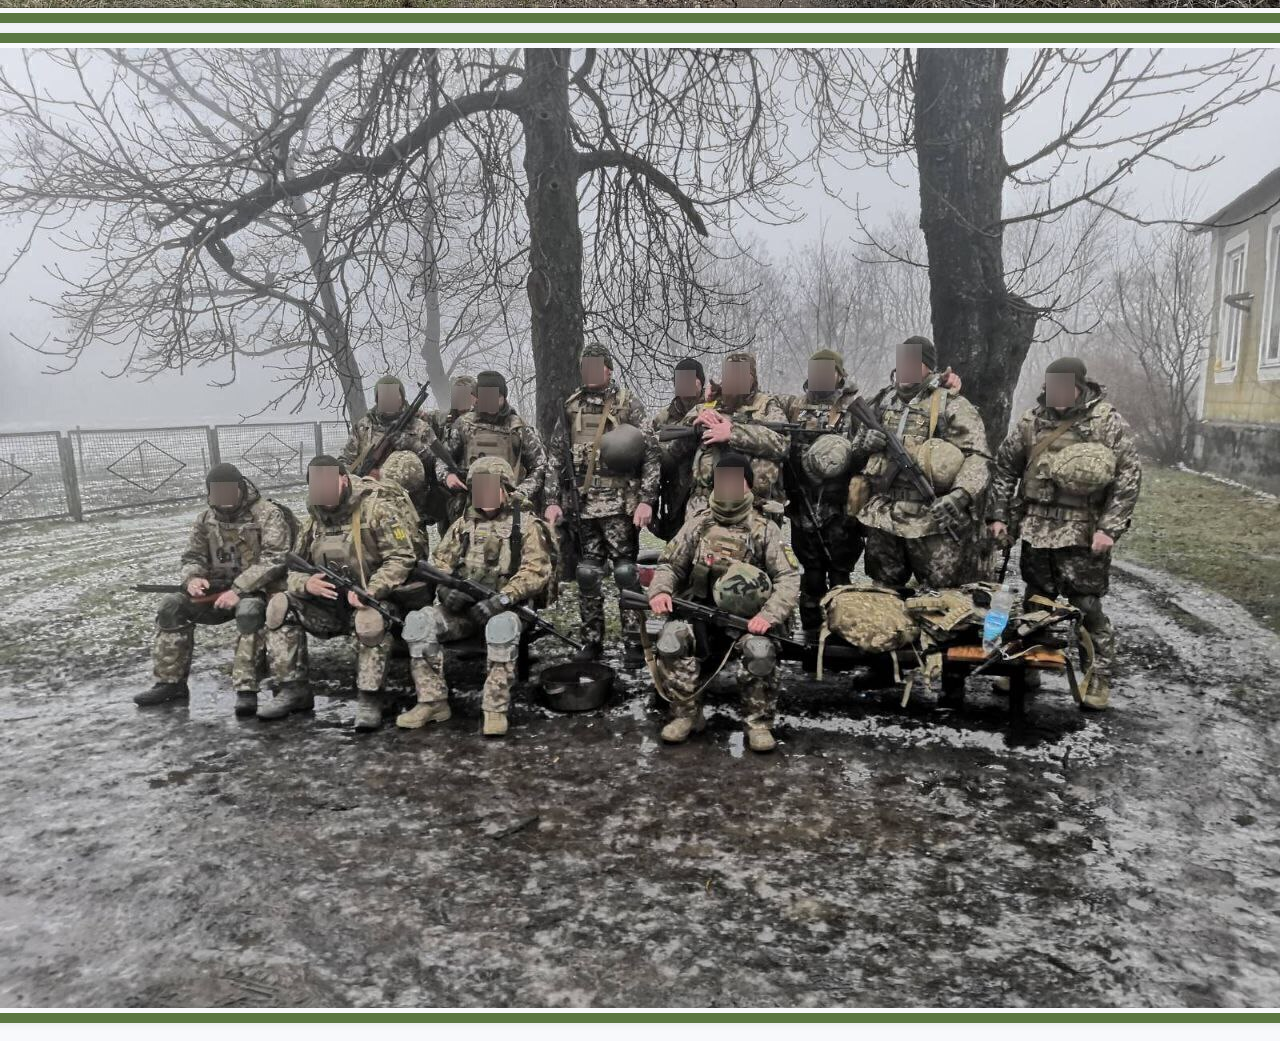
==== commit bffc72bb: "fixed bag" ====
--- a/project.html
+++ b/project.html
@@ -45,15 +45,15 @@
         <address class="header-address">
           <ul class="header-list list">
             <li class="header-item">
-              <a class="link item-text" href="mailto:info@devstudio.com"
-                >info@devstudio.com</a
+              <a class="link item-text" href="mailto:suppor.ukra@gmail.com"
+                >suppor.ukra@gmail.com</a
               >
             </li>
-            <li class="header-item">
+            <!-- <li class="header-item">
               <a class="link item-text" href="tel:+110001111111"
                 >+11 (000) 111-11-11</a
               >
-            </li>
+            </li> -->
           </ul>
         </address>
       </div>
@@ -62,11 +62,11 @@
       <div class="custom-gallery container">
         <ul class="list">
           <li><img src="/images/photo-8-b.jpg" alt="Фото 1" /></li>
-          <li><img src="/images/photo-1.jpeg" alt="Фото 2" /></li>
+          <li><img src="/images/photo-1-b.jpg" alt="Фото 2" /></li>
           <li><img src="/images/photo-2.jpeg" alt="Фото 3" /></li>
-          <li><img src="/images/photo-4.jpeg" alt="Фото 4" /></li>
+          <li><img src="/images/photo-4-b.jpg" alt="Фото 4" /></li>
           <li><img src="/images/photo-5.jpeg" alt="Фото 5" /></li>
-          <li><img src="/images/photo-7.jpeg" alt="Фото 6" /></li>
+          <li><img src="/images/photo-7-b.jpg" alt="Фото 6" /></li>
           <li><img src="/images/photo-9-b.jpeg" alt="Фото 7" /></li>
         </ul>
       </div>
--- a/css/styles.css
+++ b/css/styles.css
@@ -147,7 +147,7 @@
 }
 
 .header-logo {
-  margin-right: 76px;
+  margin-right: 96px;
   /* margin-right: 40px; */
   /* margin-right: 32px; */
 }
